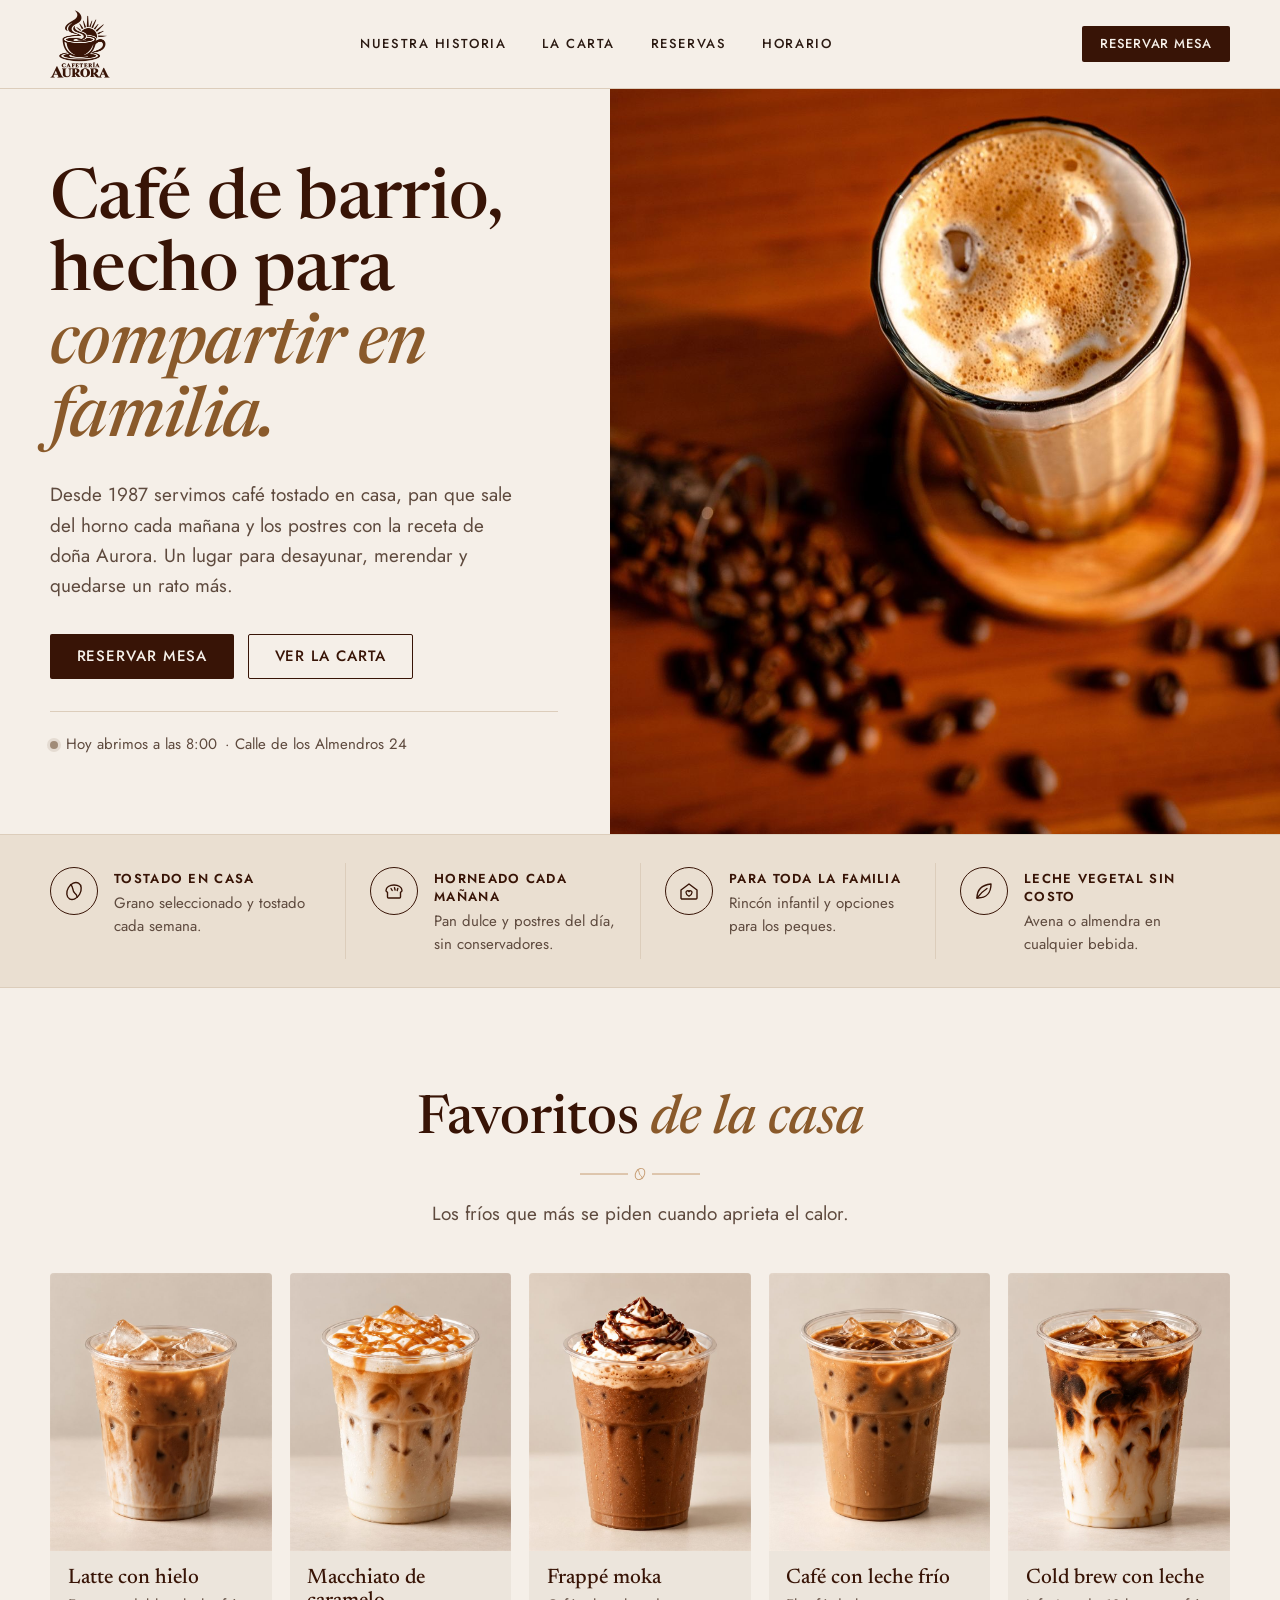
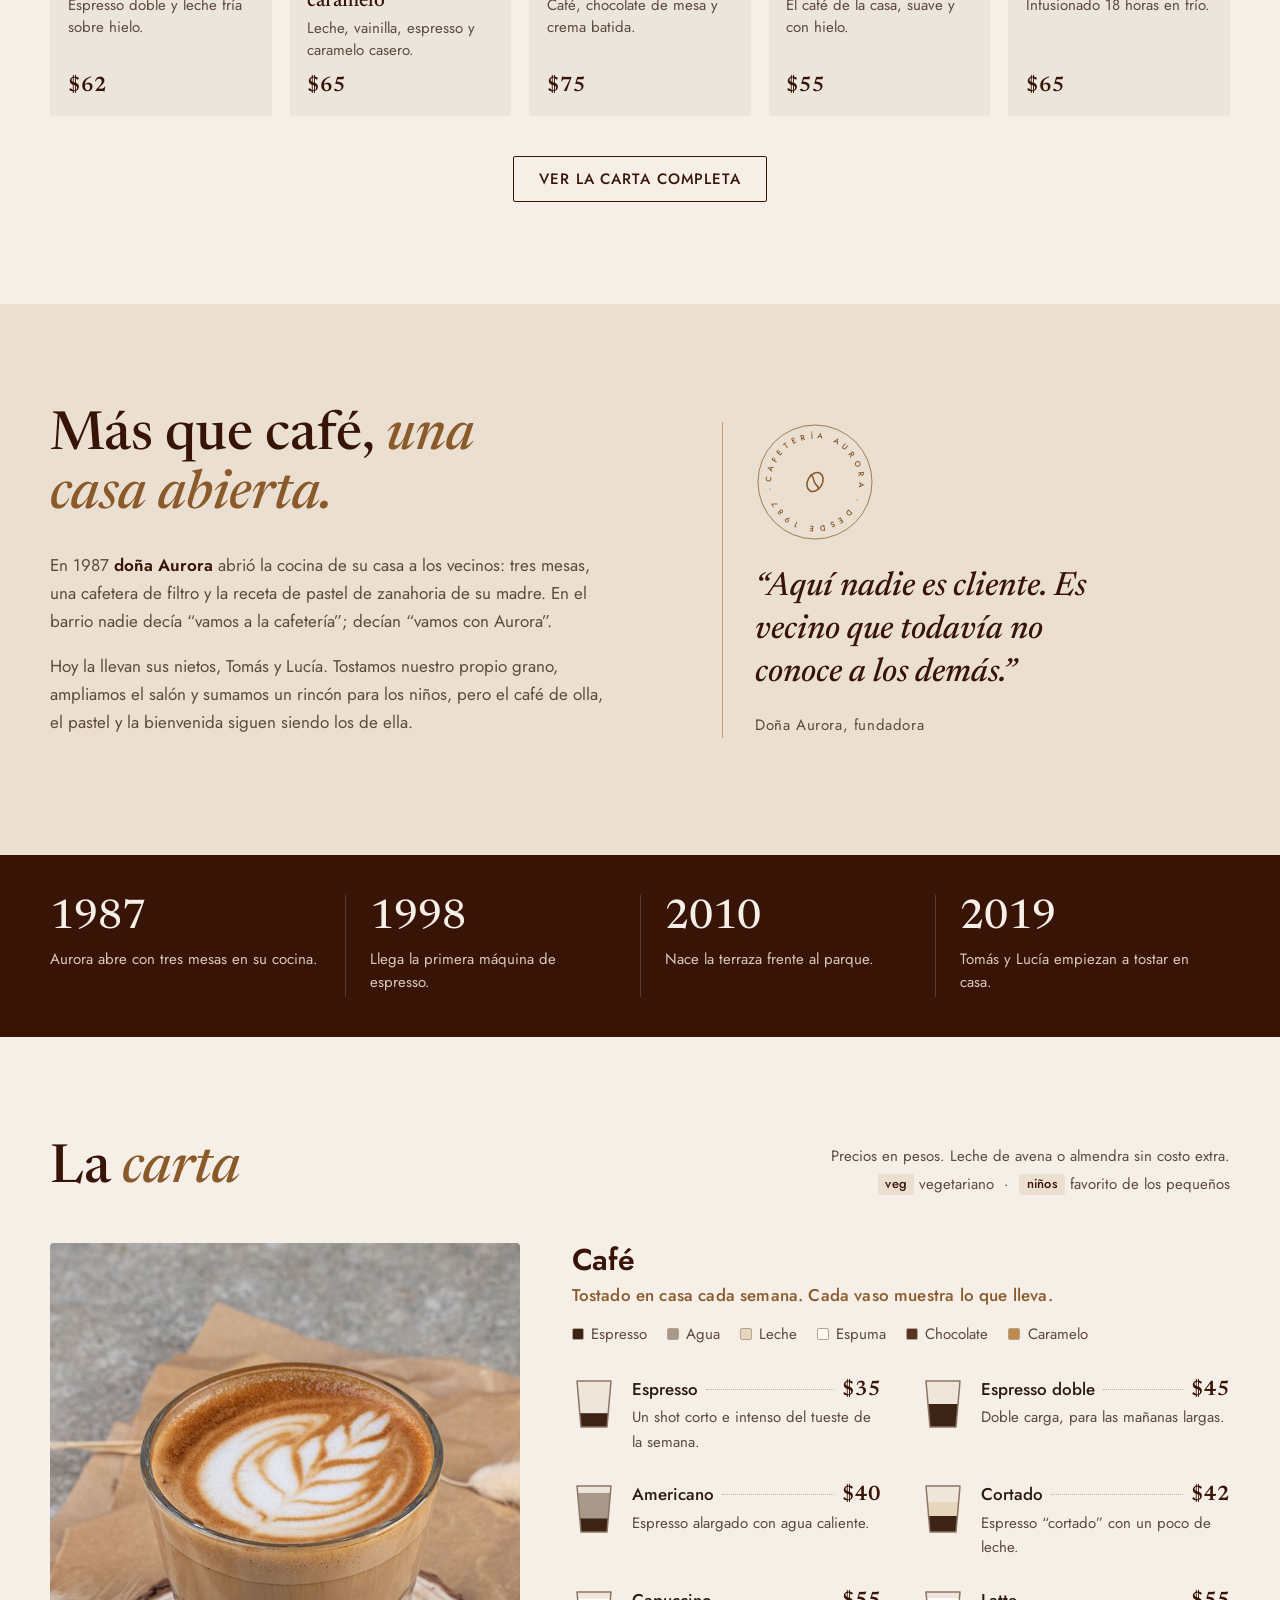
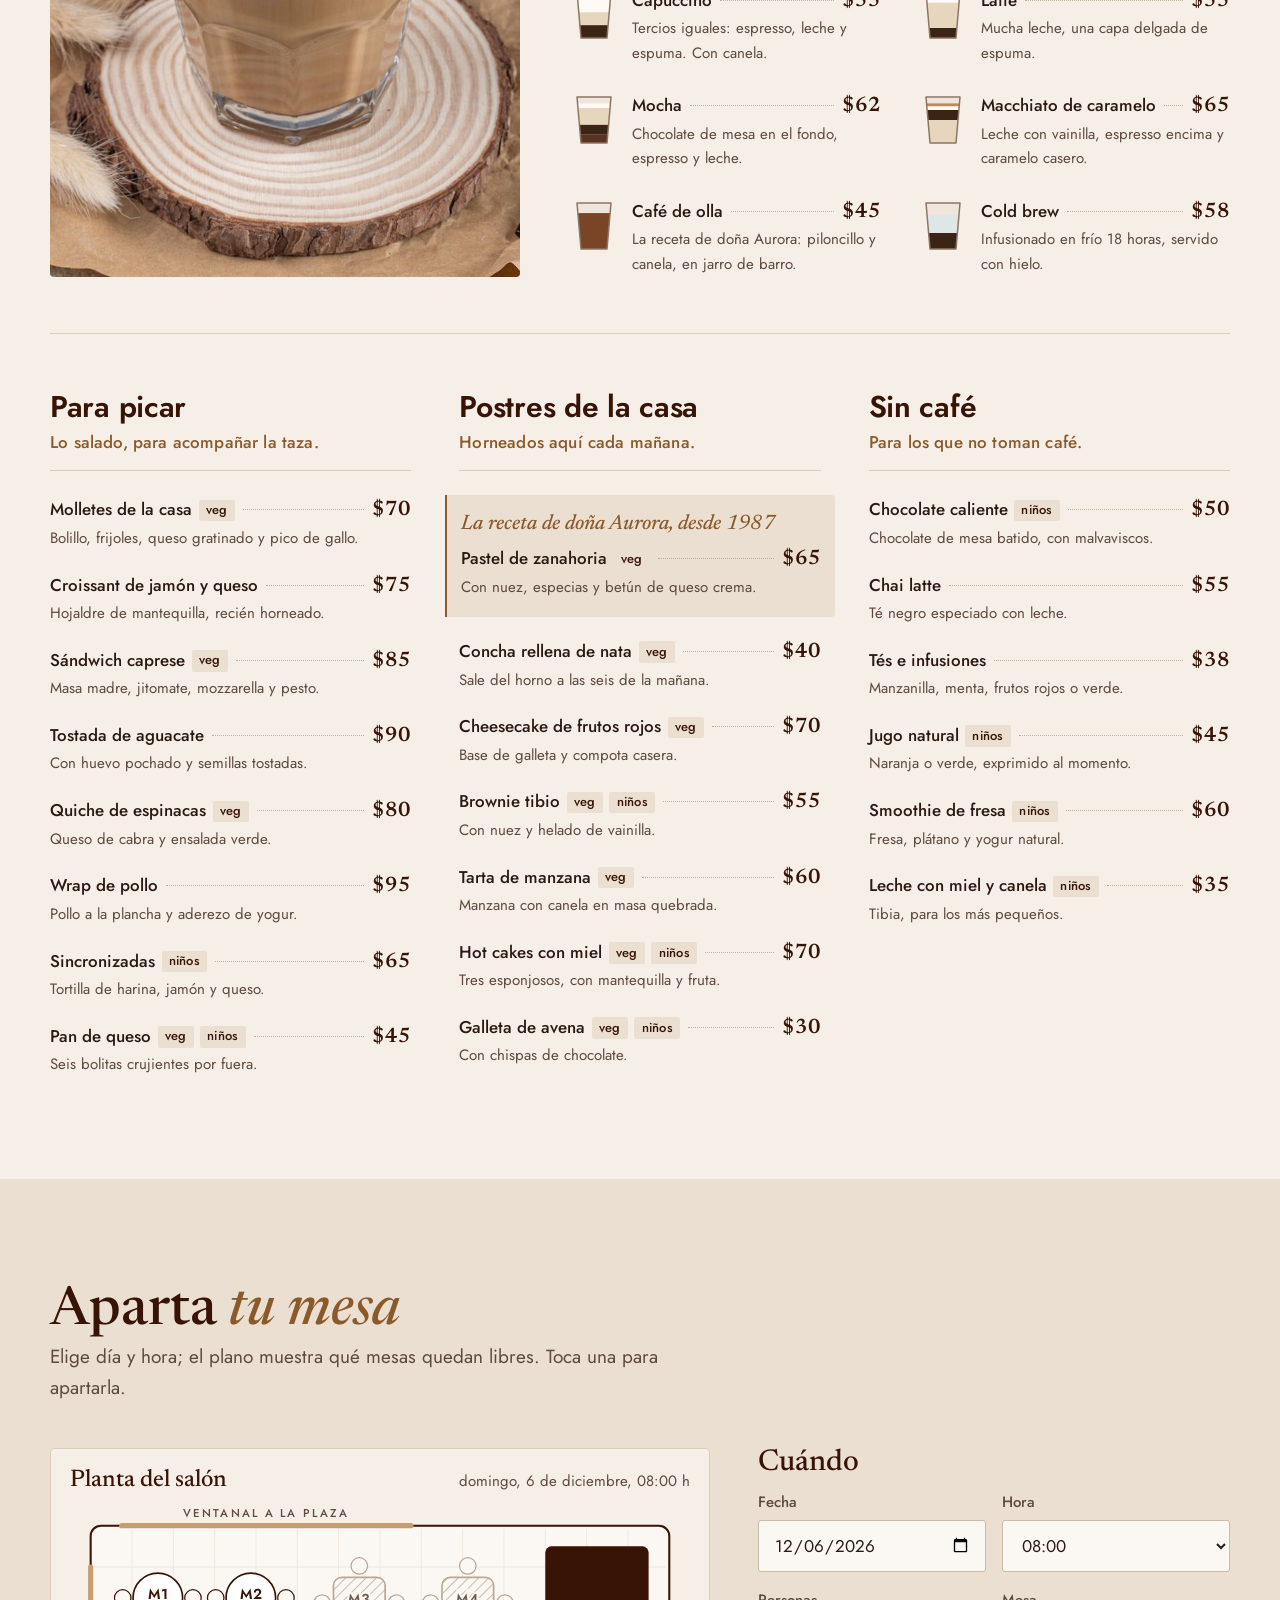
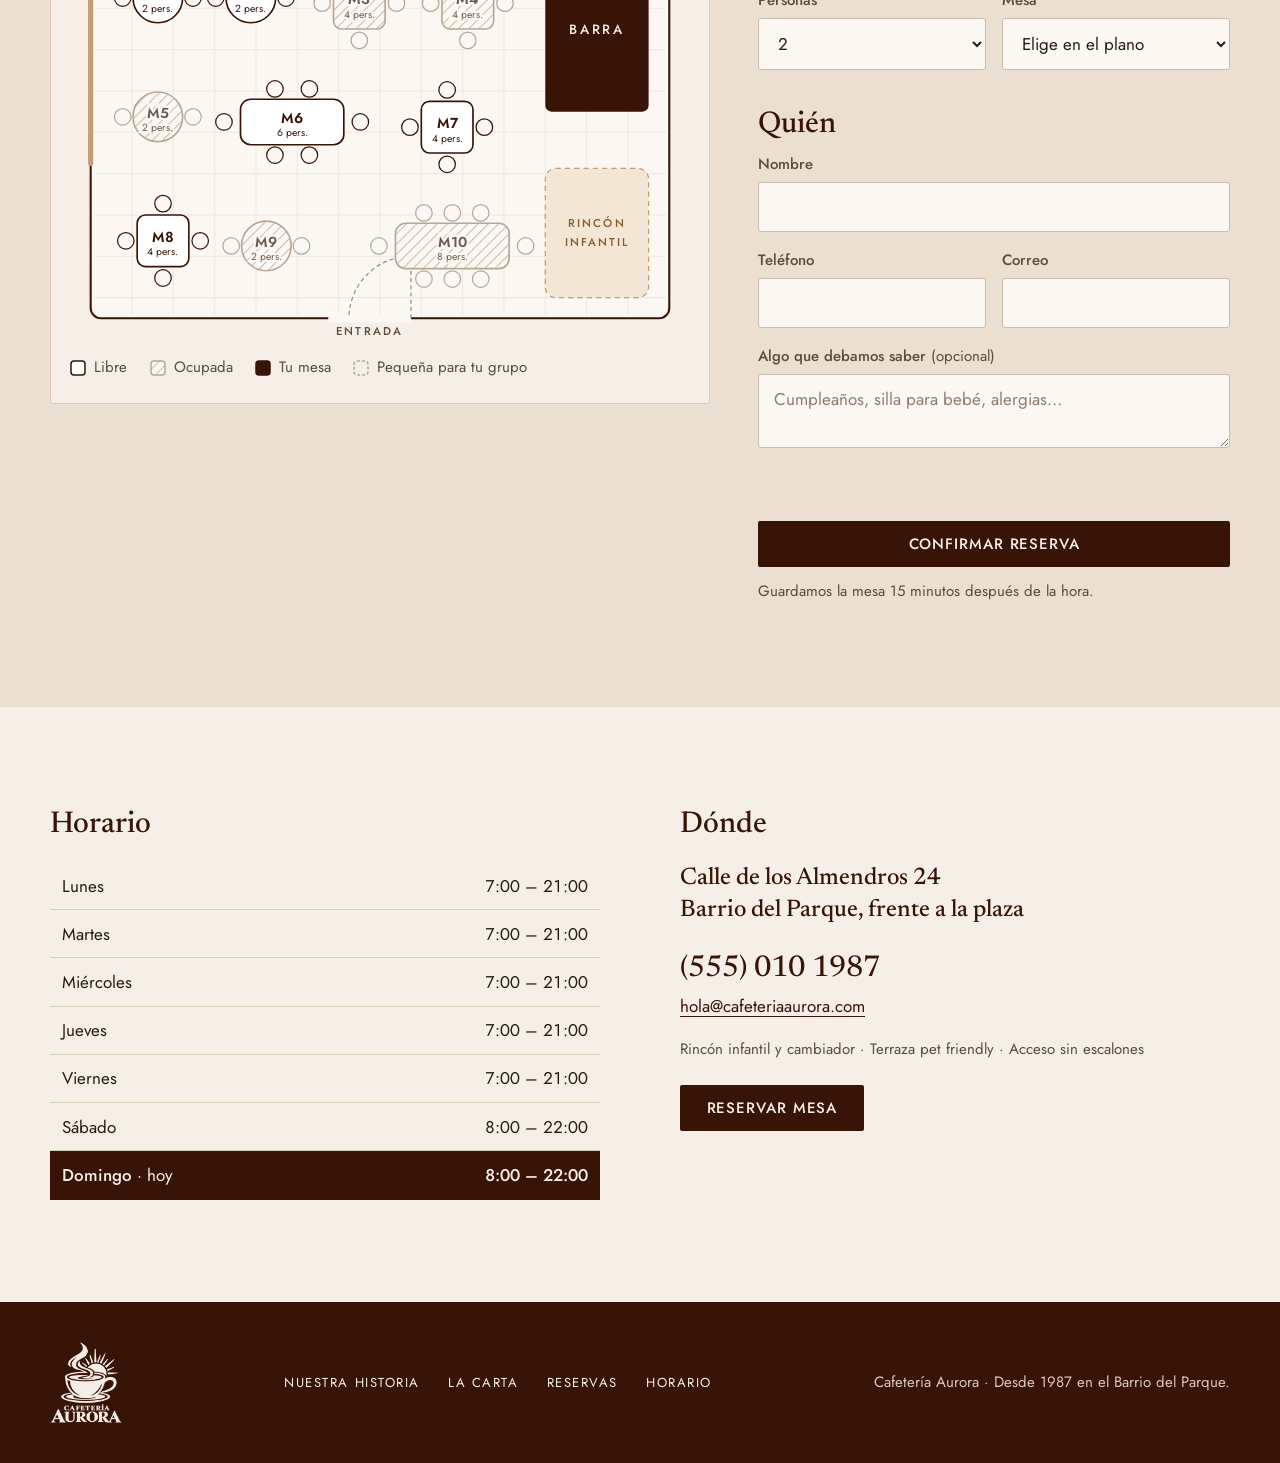
==== index.html @ 82b656b1 "Landing de Cafetería Aurora Página de una sola vista con portada, favoritos de la casa, historia, ca" ====
<!DOCTYPE html>
<html lang="es">
<head>
  <meta charset="UTF-8" />
  <meta name="viewport" content="width=device-width, initial-scale=1.0" />
  <title>Cafetería Aurora</title>
  <meta name="description" content="Cafetería Aurora, desde 1987 en el Barrio del Parque. Café tostado en casa, pan del día y postres de receta familiar. Consulta la carta y reserva tu mesa." />
  <meta name="theme-color" content="#F5EFE8" />
  <link rel="preconnect" href="https://fonts.googleapis.com" />
  <link rel="preconnect" href="https://fonts.gstatic.com" crossorigin />
  <link href="https://fonts.googleapis.com/css2?family=Newsreader:ital,opsz,wght@0,6..72,500;0,6..72,600;1,6..72,500&family=Jost:wght@400;500;600&display=swap" rel="stylesheet" />
  <link rel="stylesheet" href="styles.css?v=3" />
  <link rel="icon" type="image/png" href="assets/web/favicon.png" />
</head>
<body>

  <!-- Recursos gráficos reutilizables -->
  <svg class="sprite" aria-hidden="true" focusable="false">
    <defs>
      <symbol id="i-bean" viewBox="0 0 24 24"><ellipse cx="12" cy="12" rx="6.5" ry="9" transform="rotate(30 12 12)" fill="none" stroke="currentColor" stroke-width="1.4"/><path d="M8.6 5.6c3.4 2.4 1.2 6.6 4.2 8.6 1.6 1 2.2 2.6 2.4 4.2" fill="none" stroke="currentColor" stroke-width="1.4" stroke-linecap="round"/></symbol>
      <symbol id="i-bread" viewBox="0 0 24 24"><path d="M4 11.5c0-3.3 3.6-5.5 8-5.5s8 2.2 8 5.5c0 1-.7 1.6-1.5 1.8V18a1 1 0 0 1-1 1h-11a1 1 0 0 1-1-1v-4.7C4.7 13.1 4 12.5 4 11.5z" fill="none" stroke="currentColor" stroke-width="1.4" stroke-linejoin="round"/><path d="M9 9.5l1.2 2M12.5 8.8l.6 2.2M15.8 9.5l-.6 2" fill="none" stroke="currentColor" stroke-width="1.4" stroke-linecap="round"/></symbol>
      <symbol id="i-family" viewBox="0 0 24 24"><path d="M4 11l8-6 8 6v8a1 1 0 0 1-1 1H5a1 1 0 0 1-1-1z" fill="none" stroke="currentColor" stroke-width="1.4" stroke-linejoin="round"/><path d="M12 17.2s-3-1.8-3-3.8a1.6 1.6 0 0 1 3-.8 1.6 1.6 0 0 1 3 .8c0 2-3 3.8-3 3.8z" fill="none" stroke="currentColor" stroke-width="1.3" stroke-linejoin="round"/></symbol>
      <symbol id="i-leaf" viewBox="0 0 24 24"><path d="M5 19c0-8 5-13 14-14 0 9-5 14-13 14z" fill="none" stroke="currentColor" stroke-width="1.4" stroke-linejoin="round"/><path d="M5 19c3-4 6-7 10-9.5" fill="none" stroke="currentColor" stroke-width="1.4" stroke-linecap="round"/></symbol>
    </defs>
  </svg>

  <a class="skip" href="#main">Saltar al contenido</a>

  <header class="nav">
    <div class="wrap nav__inner">
      <a href="#main" class="nav__logo"><img src="assets/web/logo.png" alt="Cafetería Aurora" width="480" height="540" /></a>
      <nav class="nav__links" id="navLinks" aria-label="Principal">
        <a href="#historia">Nuestra historia</a>
        <a href="#carta">La carta</a>
        <a href="#reservas">Reservas</a>
        <a href="#visita">Horario</a>
      </nav>
      <a href="#reservas" class="btn btn--dark nav__cta">Reservar mesa</a>
      <button class="nav__toggle" aria-label="Abrir menú de navegación" aria-expanded="false" aria-controls="navLinks">
        <span></span><span></span>
      </button>
    </div>
  </header>

  <main id="main">

    <!-- ===== Portada ===== -->
    <section class="hero">
      <div class="hero__copy">
        <h1>Café de barrio, hecho para <em>compartir en familia.</em></h1>
        <p class="hero__lead">Desde 1987 servimos café tostado en casa, pan que sale del horno cada mañana y los postres con la receta de doña Aurora. Un lugar para desayunar, merendar y quedarse un rato más.</p>
        <div class="hero__actions">
          <a href="#reservas" class="btn btn--dark">Reservar mesa</a>
          <a href="#carta" class="btn btn--line">Ver la carta</a>
        </div>
        <p class="hero__status"><span class="dot" aria-hidden="true"></span><span id="todayHours">Hoy abrimos de 7:00 a 21:00</span> · Calle de los Almendros 24</p>
      </div>
      <figure class="hero__photo">
        <img src="assets/web/hero.jpg" alt="Latte frío en vaso de vidrio sobre una mesa de madera, junto a granos de café" width="2000" height="1333" fetchpriority="high" />
      </figure>
    </section>

    <!-- ===== Lo que nos define ===== -->
    <section class="perks" aria-label="Lo que nos define">
      <ul class="wrap perks__list">
        <li><svg aria-hidden="true"><use href="#i-bean"/></svg><div><h3>Tostado en casa</h3><p>Grano seleccionado y tostado cada semana.</p></div></li>
        <li><svg aria-hidden="true"><use href="#i-bread"/></svg><div><h3>Horneado cada mañana</h3><p>Pan dulce y postres del día, sin conservadores.</p></div></li>
        <li><svg aria-hidden="true"><use href="#i-family"/></svg><div><h3>Para toda la familia</h3><p>Rincón infantil y opciones para los peques.</p></div></li>
        <li><svg aria-hidden="true"><use href="#i-leaf"/></svg><div><h3>Leche vegetal sin costo</h3><p>Avena o almendra en cualquier bebida.</p></div></li>
      </ul>
    </section>

    <!-- ===== Favoritos ===== -->
    <section class="favorites" aria-labelledby="favTitle">
      <div class="wrap">
        <header class="section-head section-head--center">
          <h2 id="favTitle">Favoritos <em>de la casa</em></h2>
          <svg class="divider" viewBox="0 0 120 16" aria-hidden="true"><line x1="0" y1="8" x2="48" y2="8"/><line x1="72" y1="8" x2="120" y2="8"/><use href="#i-bean" x="52" y="-4" width="16" height="24"/></svg>
          <p>Los fríos que más se piden cuando aprieta el calor.</p>
        </header>
        <ul class="fav-list">
          <li class="fav">
            <img src="assets/web/favorito-1.jpg" alt="Latte con hielo en vaso transparente" width="700" height="875" loading="lazy" />
            <div class="fav__body"><h3>Latte con hielo</h3><p>Espresso doble y leche fría sobre hielo.</p><span class="fav__price">$62</span></div>
          </li>
          <li class="fav">
            <img src="assets/web/favorito-2.jpg" alt="Macchiato de caramelo frío con espuma y caramelo" width="700" height="875" loading="lazy" />
            <div class="fav__body"><h3>Macchiato de caramelo</h3><p>Leche, vainilla, espresso y caramelo casero.</p><span class="fav__price">$65</span></div>
          </li>
          <li class="fav">
            <img src="assets/web/favorito-3.jpg" alt="Frappé moka con crema batida y chocolate" width="700" height="875" loading="lazy" />
            <div class="fav__body"><h3>Frappé moka</h3><p>Café, chocolate de mesa y crema batida.</p><span class="fav__price">$75</span></div>
          </li>
          <li class="fav">
            <img src="assets/web/favorito-4.jpg" alt="Café con leche frío con hielo" width="700" height="875" loading="lazy" />
            <div class="fav__body"><h3>Café con leche frío</h3><p>El café de la casa, suave y con hielo.</p><span class="fav__price">$55</span></div>
          </li>
          <li class="fav">
            <img src="assets/web/favorito-5.jpg" alt="Cold brew con leche en vaso transparente" width="700" height="875" loading="lazy" />
            <div class="fav__body"><h3>Cold brew con leche</h3><p>Infusionado 18 horas en frío.</p><span class="fav__price">$65</span></div>
          </li>
        </ul>
        <p class="favorites__more"><a href="#carta" class="btn btn--line">Ver la carta completa</a></p>
      </div>
    </section>

    <!-- ===== Historia ===== -->
    <section class="story" id="historia">
      <div class="wrap story__grid">
        <div class="story__text">
          <h2>Más que café, <em>una casa abierta.</em></h2>
          <p>En 1987 <strong>doña Aurora</strong> abrió la cocina de su casa a los vecinos: tres mesas, una cafetera de filtro y la receta de pastel de zanahoria de su madre. En el barrio nadie decía “vamos a la cafetería”; decían “vamos con Aurora”.</p>
          <p>Hoy la llevan sus nietos, Tomás y Lucía. Tostamos nuestro propio grano, ampliamos el salón y sumamos un rincón para los niños, pero el café de olla, el pastel y la bienvenida siguen siendo los de ella.</p>
        </div>
        <figure class="story__quote">
          <!-- Sello propio: texto circular con el grano al centro -->
          <svg class="seal" viewBox="0 0 160 160" aria-hidden="true">
            <defs><path id="sealPath" d="M80 80m-58 0a58 58 0 1 1 116 0a58 58 0 1 1-116 0"/></defs>
            <circle cx="80" cy="80" r="76" fill="none" stroke="currentColor" stroke-width="1"/>
            <text><textPath href="#sealPath" textLength="358" lengthAdjust="spacing">CAFETERÍA AURORA · DESDE 1987 ·</textPath></text>
            <use href="#i-bean" x="62" y="56" width="36" height="48"/>
          </svg>
          <blockquote>“Aquí nadie es cliente. Es vecino que todavía no conoce a los demás.”</blockquote>
          <figcaption>Doña Aurora, fundadora</figcaption>
        </figure>
      </div>
    </section>

    <!-- ===== Fechas ===== -->
    <section class="years" aria-label="Nuestra historia en fechas">
      <dl class="wrap years__list">
        <div><dt>1987</dt><dd>Aurora abre con tres mesas en su cocina.</dd></div>
        <div><dt>1998</dt><dd>Llega la primera máquina de espresso.</dd></div>
        <div><dt>2010</dt><dd>Nace la terraza frente al parque.</dd></div>
        <div><dt>2019</dt><dd>Tomás y Lucía empiezan a tostar en casa.</dd></div>
      </dl>
    </section>

    <!-- ===== Carta ===== -->
    <section class="menu" id="carta">
      <div class="wrap">
        <header class="section-head menu__head">
          <h2>La <em>carta</em></h2>
          <p>Precios en pesos. Leche de avena o almendra sin costo extra.<br />
            <span class="tag">veg</span> vegetariano &nbsp;·&nbsp; <span class="tag">niños</span> favorito de los pequeños</p>
        </header>

        <div class="coffee">
          <figure class="coffee__photo">
            <img src="assets/web/latte-arte.jpg" alt="Latte con arte de hoja en vaso de vidrio sobre una rodaja de madera" width="1400" height="933" loading="lazy" />
          </figure>
          <div class="coffee__body">
            <div class="coffee__intro">
              <h3>Café</h3>
              <p>Tostado en casa cada semana. Cada vaso muestra lo que lleva.</p>
              <ul class="layers-key" aria-label="Leyenda de capas">
                <li><i style="--c:var(--l-espresso)"></i>Espresso</li>
                <li><i style="--c:var(--l-agua)"></i>Agua</li>
                <li><i style="--c:var(--l-leche)"></i>Leche</li>
                <li><i style="--c:var(--l-espuma)"></i>Espuma</li>
                <li><i style="--c:var(--l-choco)"></i>Chocolate</li>
                <li><i style="--c:var(--l-caramelo)"></i>Caramelo</li>
              </ul>
            </div>
            <ul class="coffee__list" id="coffeeList"></ul>
          </div>
        </div>

        <div class="columns">
          <div>
            <h3>Para picar</h3>
            <p class="columns__lead">Lo salado, para acompañar la taza.</p>
            <ul class="list" id="saladosList"></ul>
          </div>
          <div>
            <h3>Postres de la casa</h3>
            <p class="columns__lead">Horneados aquí cada mañana.</p>
            <ul class="list" id="postresList"></ul>
          </div>
          <div>
            <h3>Sin café</h3>
            <p class="columns__lead">Para los que no toman café.</p>
            <ul class="list" id="otrasList"></ul>
          </div>
        </div>
      </div>
    </section>

    <!-- ===== Reservas ===== -->
    <section class="reserve" id="reservas">
      <div class="wrap">
        <header class="section-head">
          <h2>Aparta <em>tu mesa</em></h2>
          <p>Elige día y hora; el plano muestra qué mesas quedan libres. Toca una para apartarla.</p>
        </header>

        <div class="reserve__grid">
          <div class="plan">
            <div class="plan__bar">
              <strong>Planta del salón</strong>
              <span id="floorWhen">Selecciona fecha y hora</span>
            </div>
            <svg class="plan__map" id="floorMap" viewBox="0 0 600 420" role="group" aria-label="Plano de la cafetería con mesas"></svg>
            <ul class="legend">
              <li><svg viewBox="0 0 16 16"><rect x="1" y="1" width="14" height="14" class="lg-free"/></svg>Libre</li>
              <li><svg viewBox="0 0 16 16"><rect x="1" y="1" width="14" height="14" class="lg-busy"/></svg>Ocupada</li>
              <li><svg viewBox="0 0 16 16"><rect x="1" y="1" width="14" height="14" class="lg-sel"/></svg>Tu mesa</li>
              <li><svg viewBox="0 0 16 16"><rect x="1" y="1" width="14" height="14" class="lg-small"/></svg>Pequeña para tu grupo</li>
            </ul>
          </div>

          <form class="form" id="reserveForm" novalidate>
            <fieldset>
              <legend>Cuándo</legend>
              <div class="form__row">
                <label>Fecha <input type="date" id="date" name="date" required /></label>
                <label>Hora <select id="time" name="time" required></select></label>
              </div>
              <div class="form__row">
                <label>Personas
                  <select id="guests" name="guests">
                    <option value="1">1</option>
                    <option value="2" selected>2</option>
                    <option value="3">3</option>
                    <option value="4">4</option>
                    <option value="5">5</option>
                    <option value="6">6</option>
                    <option value="7">7</option>
                    <option value="8">8</option>
                  </select>
                </label>
                <label>Mesa
                  <select id="table" name="table" required><option value="">Elige en el plano</option></select>
                </label>
              </div>
            </fieldset>
            <fieldset>
              <legend>Quién</legend>
              <label>Nombre <input type="text" id="name" name="name" autocomplete="name" required /></label>
              <div class="form__row">
                <label>Teléfono <input type="tel" id="phone" name="phone" autocomplete="tel" required /></label>
                <label>Correo <input type="email" id="email" name="email" autocomplete="email" required /></label>
              </div>
              <label>Algo que debamos saber <span class="opt">(opcional)</span>
                <textarea id="notes" name="notes" rows="2" placeholder="Cumpleaños, silla para bebé, alergias…"></textarea>
              </label>
            </fieldset>
            <p class="form__error" id="formError" role="alert"></p>
            <button type="submit" class="btn btn--dark btn--block">Confirmar reserva</button>
            <p class="form__hint">Guardamos la mesa 15 minutos después de la hora.</p>
          </form>
        </div>
      </div>
    </section>

    <!-- ===== Horario y ubicación ===== -->
    <section class="visit" id="visita">
      <div class="wrap visit__grid">
        <div>
          <h2>Horario</h2>
          <table class="hours" id="hoursTable">
            <tbody>
              <tr data-day="1"><th>Lunes</th><td>7:00 – 21:00</td></tr>
              <tr data-day="2"><th>Martes</th><td>7:00 – 21:00</td></tr>
              <tr data-day="3"><th>Miércoles</th><td>7:00 – 21:00</td></tr>
              <tr data-day="4"><th>Jueves</th><td>7:00 – 21:00</td></tr>
              <tr data-day="5"><th>Viernes</th><td>7:00 – 21:00</td></tr>
              <tr data-day="6"><th>Sábado</th><td>8:00 – 22:00</td></tr>
              <tr data-day="0"><th>Domingo</th><td>8:00 – 22:00</td></tr>
            </tbody>
          </table>
        </div>
        <div>
          <h2>Dónde</h2>
          <p class="visit__addr">Calle de los Almendros 24<br />Barrio del Parque, frente a la plaza</p>
          <p class="visit__phone"><a href="tel:+525550101987">(555) 010 1987</a></p>
          <p><a href="mailto:hola@cafeteriaaurora.com">hola@cafeteriaaurora.com</a></p>
          <p class="visit__extra">Rincón infantil y cambiador · Terraza pet friendly · Acceso sin escalones</p>
          <a href="#reservas" class="btn btn--dark">Reservar mesa</a>
        </div>
      </div>
    </section>
  </main>

  <footer class="footer">
    <div class="wrap footer__inner">
      <a href="#main" class="footer__logo" aria-label="Cafetería Aurora, volver al inicio"></a>
      <nav class="footer__links" aria-label="Pie de página">
        <a href="#historia">Nuestra historia</a>
        <a href="#carta">La carta</a>
        <a href="#reservas">Reservas</a>
        <a href="#visita">Horario</a>
      </nav>
      <p>Cafetería Aurora · Desde 1987 en el Barrio del Parque.</p>
    </div>
  </footer>

  <div class="modal" id="modal" hidden>
    <div class="modal__box" role="dialog" aria-modal="true" aria-labelledby="modalTitle">
      <img class="modal__logo" src="assets/web/logo.png" alt="" width="480" height="540" />
      <h3 id="modalTitle">Mesa apartada</h3>
      <div id="modalBody"></div>
      <button class="btn btn--dark" id="modalClose">Listo</button>
    </div>
  </div>

  <script src="script.js?v=2"></script>
</body>
</html>
---- styles.css ----
/* =========================================================
   Cafetería Aurora — dirección "editorial cálida"
   Hueso      #F5EFE8  fondo principal
   Arena      #EADFD1  bandas y superficies alternas
   Chocolate  #381406  color del logo: títulos, botones, bandas oscuras
   Caramelo   #8A5A2B  palabra en cursiva de cada título (solo texto grande)
   Miel       #C69C72  detalles decorativos, nunca texto

   Tipografía
   Serif  Newsreader  — títulos, con una palabra en cursiva; precios.
          Contraste moderado: los trazos finos siguen siendo visibles
          en la cursiva y a tamaños medianos (Bodoni se perdía).
   Sans   Jost        — texto e interfaz
   ========================================================= */
:root {
  --hueso: #f5efe8;
  --hueso-claro: #fbf8f4;
  --arena: #eadfd1;
  --arena-2: #dccdbb;
  --chocolate: #381406;
  --chocolate-2: #52240f;
  --tinta: #2b1a12;
  --texto-2: #5e4a3e;
  --caramelo: #8a5a2b;
  --miel: #c69c72;
  --raya: #dccdbb;
  --borde: #cbbba9;

  /* Capas de los vasos de la carta */
  --l-espresso: #3b2416;
  --l-agua: #a8998a;
  --l-leche: #e6d6bd;
  --l-espuma: #fffbf4;
  --l-choco: #5a3322;
  --l-caramelo: #c08a4c;
  --l-olla: #7a4526;
  --l-hielo: #dfe6e8;

  /* Escala tipográfica única (16px base) */
  --fs-xs: .8125rem;    /* 13px */
  --fs-sm: .9375rem;    /* 15px */
  --fs-base: 1.0625rem; /* 17px */
  --fs-lead: 1.1875rem; /* 19px */
  --fs-md: 1.3125rem;   /* 21px */
  --fs-ml: 1.5rem;      /* 24px */
  --fs-lg: 1.875rem;    /* 30px */
  --fs-xl: clamp(2.25rem, 4.2vw, 3.375rem);
  --fs-hero: clamp(2.75rem, 5.4vw, 4.75rem);

  --serif: "Newsreader", Georgia, "Times New Roman", serif;
  --sans: "Jost", system-ui, sans-serif;
  --radio: 4px;
}

*, *::before, *::after { box-sizing: border-box; }
html { scroll-behavior: smooth; scroll-padding-top: 96px; }
body {
  margin: 0;
  background: var(--hueso);
  color: var(--tinta);
  font: 400 var(--fs-base)/1.65 var(--sans);
  -webkit-font-smoothing: antialiased;
}
img { display: block; max-width: 100%; height: auto; }
h1, h2, h3 { font-family: var(--serif); font-weight: 500; line-height: 1.1; margin: 0; color: var(--chocolate); }
h2 { font-size: var(--fs-xl); }
h3 { font-size: var(--fs-lg); }
h1 em, h2 em { font-style: italic; color: var(--caramelo); }
p { margin: 0 0 1em; }
a { color: var(--chocolate); text-underline-offset: 4px; }
.wrap { width: min(1180px, 100% - 32px); margin-inline: auto; }
.sprite { position: absolute; width: 0; height: 0; overflow: hidden; }

:focus-visible { outline: 2px solid var(--caramelo); outline-offset: 3px; }

.skip {
  position: absolute; left: 16px; top: -60px; z-index: 200;
  background: var(--chocolate); color: var(--hueso); padding: .6em 1em; font-weight: 600;
}
.skip:focus { top: 12px; }

/* ---------- Botones ---------- */
.btn {
  display: inline-block;
  padding: .85em 1.7em;
  border: 1px solid transparent; border-radius: 2px;
  font: 500 var(--fs-sm)/1.2 var(--sans); letter-spacing: .06em; text-transform: uppercase;
  text-decoration: none; cursor: pointer;
  transition: background .15s, color .15s, border-color .15s;
}
.btn--dark { background: var(--chocolate); color: var(--hueso); }
.btn--dark:hover { background: var(--chocolate-2); }
.btn--line { border-color: var(--chocolate); color: var(--chocolate); background: transparent; }
.btn--line:hover { background: var(--chocolate); color: var(--hueso); }
.btn--block { width: 100%; }

/* ---------- Navegación ---------- */
.nav {
  position: sticky; top: 0; z-index: 50;
  background: rgba(245, 239, 232, .95);
  backdrop-filter: blur(6px);
  border-bottom: 1px solid var(--raya);
}
.nav__inner { display: flex; align-items: center; gap: 2rem; height: 88px; }
.nav__logo img { width: auto; height: 68px; }
.nav__links { flex: 1; display: flex; justify-content: center; gap: 2.25rem; }
.nav__links a {
  color: var(--tinta); text-decoration: none;
  font-size: var(--fs-xs); font-weight: 500; letter-spacing: .12em; text-transform: uppercase;
  padding: .4rem 0; border-bottom: 1px solid transparent;
}
.nav__links a:hover { border-bottom-color: var(--chocolate); }
.nav__cta { padding: .7em 1.3em; font-size: var(--fs-xs); }
.nav__toggle { display: none; background: none; border: 0; padding: 10px; cursor: pointer; }
.nav__toggle span { display: block; width: 26px; height: 2px; background: var(--chocolate); margin: 6px 0; }

/* ---------- Portada: texto a la izquierda, foto hasta el borde derecho ---------- */
.hero {
  display: grid; grid-template-columns: 1fr 1.1fr; align-items: stretch;
  min-height: min(680px, calc(100vh - 88px));
}
.hero__copy {
  align-self: center;
  padding: clamp(3rem, 6vw, 5rem) clamp(1.5rem, 4vw, 4rem) clamp(3rem, 6vw, 5rem) max(16px, calc((100vw - 1180px) / 2));
}
.hero h1 { font-size: var(--fs-hero); line-height: 1.05; letter-spacing: -.01em; max-width: 12ch; }
.hero__lead { max-width: 42ch; margin-top: 1.5rem; color: var(--texto-2); font-size: var(--fs-lead); line-height: 1.6; }
.hero__actions { display: flex; flex-wrap: wrap; gap: .9rem; margin-top: 2rem; }
.hero__status { display: flex; flex-wrap: wrap; align-items: center; gap: .35rem .5rem; margin: 2rem 0 0; padding-top: 1.25rem; border-top: 1px solid var(--raya); font-size: var(--fs-sm); color: var(--texto-2); }
.dot { width: 8px; height: 8px; border-radius: 50%; background: #5d8a4e; box-shadow: 0 0 0 3px rgba(93, 138, 78, .2); }
.dot.is-closed { background: #a08b78; box-shadow: 0 0 0 3px rgba(160, 139, 120, .2); }
.hero__photo { margin: 0; position: relative; overflow: hidden; }
.hero__photo img { position: absolute; inset: 0; width: 100%; height: 100%; object-fit: cover; object-position: 62% 40%; }

/* ---------- Lo que nos define ---------- */
.perks { background: var(--arena); border-block: 1px solid var(--raya); }
.perks__list { list-style: none; margin-block: 0; padding: 1.75rem 0; display: grid; grid-template-columns: repeat(4, 1fr); }
.perks li { display: flex; align-items: flex-start; gap: 1rem; padding: .25rem 1.5rem; border-left: 1px solid var(--arena-2); }
.perks li:first-child { border-left: 0; padding-left: 0; }
.perks svg { flex: none; width: 48px; height: 48px; padding: 11px; border: 1px solid var(--chocolate); border-radius: 50%; color: var(--chocolate); }
.perks h3 { font: 600 var(--fs-xs)/1.4 var(--sans); letter-spacing: .1em; text-transform: uppercase; color: var(--chocolate); margin: .2rem 0 .25rem; }
.perks p { margin: 0; font-size: var(--fs-sm); color: var(--texto-2); line-height: 1.5; }

/* ---------- Encabezados de sección ---------- */
.section-head { max-width: 640px; margin-bottom: 2.75rem; }
.section-head p { margin: 0; color: var(--texto-2); font-size: var(--fs-lead); }
.section-head--center { margin-inline: auto; text-align: center; }
.divider { display: block; width: 120px; height: 16px; margin: 1rem auto; color: var(--miel); }
.divider line { stroke: var(--miel); stroke-width: 1; }

/* ---------- Favoritos ---------- */
.favorites { padding: clamp(4.5rem, 8vw, 6.5rem) 0; }
.fav-list { list-style: none; margin: 0; padding: 0; display: grid; grid-template-columns: repeat(5, 1fr); gap: 1.1rem; }
/* El fondo de la tarjeta continúa el fondo de la foto: se leen como una serie */
.fav { display: flex; flex-direction: column; background: #ece5dc; border-radius: var(--radio); overflow: hidden; }
.fav img { width: 100%; aspect-ratio: 4 / 5; object-fit: cover; }
.fav__body { display: flex; flex-direction: column; flex: 1; padding: 1rem 1.1rem 1.2rem; }
.fav h3 { font-size: var(--fs-md); margin-bottom: .35rem; }
.fav p { margin: 0 0 .9rem; font-size: var(--fs-sm); line-height: 1.45; color: var(--texto-2); }
.fav__price { margin-top: auto; font: 600 var(--fs-md) var(--serif); color: var(--chocolate); }
.favorites__more { margin: 2.5rem 0 0; text-align: center; }

/* ---------- Historia ---------- */
.story { background: var(--arena); padding: clamp(4.5rem, 8vw, 6.5rem) 0; }
.story__grid { display: grid; grid-template-columns: 1.15fr 1fr; gap: 3rem 5.5rem; align-items: center; }
.story__text h2 { margin-bottom: 1.6rem; max-width: 14ch; }
.story__text p { color: var(--texto-2); max-width: 56ch; }
.story__text strong { color: var(--chocolate); font-weight: 600; }
.story__quote { margin: 0; padding-left: 2rem; border-left: 1px solid var(--miel); }
.story__quote blockquote { margin: 0; font: italic 500 clamp(1.625rem, 2.6vw, 2.25rem)/1.3 var(--serif); color: var(--chocolate); max-width: 20ch; }
.story__quote figcaption { margin-top: 1.1rem; font-size: var(--fs-sm); letter-spacing: .04em; color: var(--texto-2); }
.seal { display: block; width: 120px; height: 120px; margin-bottom: 1.5rem; color: var(--caramelo); }
.seal text { font: 500 10.5px var(--sans); letter-spacing: .26em; fill: currentColor; }

/* ---------- Fechas (banda chocolate) ---------- */
.years { background: var(--chocolate); color: var(--hueso); }
.years__list { margin-block: 0; padding: 2.5rem 0; display: grid; grid-template-columns: repeat(4, 1fr); }
.years__list div { padding: .25rem 1.5rem; border-left: 1px solid rgba(245, 239, 232, .18); }
.years__list div:first-child { border-left: 0; padding-left: 0; }
.years dt { font: 500 clamp(2rem, 3.2vw, 2.625rem)/1 var(--serif); color: var(--hueso); }
.years dd { margin: .5rem 0 0; font-size: var(--fs-sm); color: #d9c8b6; line-height: 1.5; }

/* ---------- Carta ---------- */
.menu { padding: clamp(4.5rem, 8vw, 6.5rem) 0; }
.menu__head { display: flex; flex-wrap: wrap; justify-content: space-between; align-items: end; gap: 1rem 2rem; max-width: none; }
.menu__head p { font-size: var(--fs-sm); text-align: right; line-height: 1.9; }

.tag {
  display: inline-block; margin-left: .5em; padding: .1em .55em;
  border-radius: 2px; background: var(--arena); color: var(--chocolate);
  font: 500 var(--fs-xs)/1.45 var(--sans); letter-spacing: .02em; vertical-align: .1em;
}
.menu__head .tag { margin-left: 0; }

.coffee { display: grid; grid-template-columns: 5fr 7fr; gap: clamp(2rem, 4vw, 3.5rem); padding-bottom: 3.5rem; margin-bottom: 3.5rem; border-bottom: 1px solid var(--raya); }
.coffee__photo { margin: 0; border-radius: var(--radio); overflow: hidden; min-height: 320px; }
.coffee__photo img { width: 100%; height: 100%; object-fit: cover; object-position: 45% 50%; }
.coffee__intro { margin-bottom: 1.75rem; }
/* Categorías de la carta en sans (Jost), con más peso para que resalten como encabezados de lista */
.coffee__intro h3, .columns h3 {
  margin-bottom: .35rem;
  font: 600 var(--fs-lg)/1.15 var(--sans); letter-spacing: -.01em; color: var(--chocolate);
}
.coffee__intro p, .columns__lead {
  margin: 0 0 .9rem;
  font: 500 var(--fs-base)/1.45 var(--sans); letter-spacing: .01em; color: var(--caramelo);
}
.columns__lead { margin-bottom: 1.5rem; padding-bottom: 1rem; border-bottom: 1px solid var(--raya); }
.layers-key { list-style: none; padding: 0; margin: 0; display: flex; flex-wrap: wrap; gap: .4rem 1.25rem; font-size: var(--fs-sm); color: var(--texto-2); }
.layers-key i { display: inline-block; width: 12px; height: 12px; margin-right: .45rem; background: var(--c); border: 1px solid #b5a390; border-radius: 2px; vertical-align: -1px; }

.coffee__list { list-style: none; margin: 0; padding: 0; display: grid; grid-template-columns: 1fr 1fr; gap: 1.6rem 2.5rem; }
.drink { display: grid; grid-template-columns: 44px 1fr; gap: 1rem; align-items: start; }
.drink svg { width: 44px; height: 56px; }
.cup-outline { fill: none; stroke: #8e7563; stroke-width: 1.5; stroke-linejoin: round; }
.cup-glass { fill: #efe6db; }

.item__line { display: flex; align-items: baseline; gap: .5rem; }
.item__name { font-weight: 500; color: var(--tinta); }
.item__dots { flex: 1; border-bottom: 1px dotted #bfae9b; transform: translateY(-5px); min-width: 1rem; }
.item__price { font: 600 var(--fs-md) var(--serif); color: var(--chocolate); }
.item__desc { margin: .15rem 0 0; color: var(--texto-2); font-size: var(--fs-sm); }

.columns { display: grid; grid-template-columns: repeat(3, 1fr); gap: 3rem; }
.list { list-style: none; margin: 0; padding: 0; display: grid; gap: 1.25rem; }
.signature { padding: 1rem .9rem 1.1rem; margin: 0 -.9rem; background: var(--arena); border-left: 2px solid var(--caramelo); border-radius: 0 var(--radio) var(--radio) 0; }
.signature__note { margin: 0 0 .35rem; font: italic 500 var(--fs-md)/1.3 var(--serif); color: var(--caramelo); }

/* ---------- Reservas ---------- */
.reserve { background: var(--arena); padding: clamp(4.5rem, 8vw, 6.5rem) 0; }
.reserve__grid { display: grid; grid-template-columns: 1.4fr 1fr; gap: 3rem; align-items: start; }

.plan { position: sticky; top: 108px; background: var(--hueso); border: 1px solid var(--raya); border-radius: var(--radio); padding: 1.2rem 1.2rem 1.4rem; }
.plan__bar { display: flex; flex-wrap: wrap; justify-content: space-between; align-items: baseline; gap: .25rem 1rem; }
.plan__bar strong { font: 500 var(--fs-ml) var(--serif); color: var(--chocolate); }
.plan__bar span { color: var(--texto-2); font-size: var(--fs-sm); }
.plan__map { display: block; width: 100%; height: auto; margin: .75rem 0 1rem; }

.legend { list-style: none; margin: 0; padding: 0; display: flex; flex-wrap: wrap; gap: .4rem 1.4rem; font-size: var(--fs-sm); color: var(--texto-2); }
.legend li { display: flex; align-items: center; gap: .5rem; }
.legend svg { width: 16px; height: 16px; }
.legend rect { rx: 3px; }
.lg-free  { fill: #fff; stroke: var(--chocolate); stroke-width: 1.5; }
.lg-busy  { fill: url(#hatch); stroke: #b9a796; stroke-width: 1.5; }
.lg-sel   { fill: var(--chocolate); stroke: var(--chocolate); stroke-width: 1.5; }
.lg-small { fill: none; stroke: #b9a796; stroke-width: 1.5; stroke-dasharray: 3 2; }

/* Plano */
.map-wall { fill: var(--hueso-claro); stroke: var(--chocolate); stroke-width: 2; }
.map-grid { stroke: #f0e8de; stroke-width: 1; }
.map-window { stroke: var(--miel); stroke-width: 5; stroke-linecap: round; }
.map-door { fill: var(--hueso-claro); }
.map-swing { fill: none; stroke: #a08b78; stroke-width: 1.2; stroke-dasharray: 4 3; }
.map-counter { fill: var(--chocolate); }
.map-counter-text { font: 500 13px var(--sans); fill: var(--hueso); letter-spacing: .2em; }
.map-label { font: 500 11px var(--sans); fill: var(--texto-2); letter-spacing: .2em; }
.map-play { fill: #f3e6d4; stroke: var(--miel); stroke-width: 1.2; stroke-dasharray: 5 4; }
.map-play-text { font: 500 11px var(--sans); fill: var(--caramelo); letter-spacing: .18em; }

.table { cursor: pointer; outline: none; }
.table .chair { fill: var(--hueso-claro); stroke: #b9a796; stroke-width: 1.2; }
.table .top { stroke-width: 1.6; transition: fill .15s; }
.table text { font: 600 14px var(--sans); pointer-events: none; }
.table .cap { font-size: 10px; font-weight: 400; }
.table.is-free .top { fill: #fff; stroke: var(--chocolate); }
.table.is-free .chair { stroke: var(--chocolate); }
.table.is-free text { fill: var(--chocolate); }
.table.is-free:hover .top { fill: #f1e6d8; }
.table:focus-visible .top { stroke: var(--caramelo); stroke-width: 4; }
.table.is-busy { cursor: not-allowed; }
.table.is-busy .top { fill: url(#hatch); stroke: #b9a796; }
.table.is-busy text { fill: #6f5c4e; paint-order: stroke; stroke: var(--hueso-claro); stroke-width: 4px; }
.table.is-small { cursor: not-allowed; }
.table.is-small .top { fill: var(--hueso-claro); stroke: #b9a796; stroke-dasharray: 5 4; }
.table.is-small .chair { stroke-dasharray: 3 2; }
.table.is-small text { fill: #8a7767; }
.table.is-selected .top { fill: var(--chocolate); stroke: var(--chocolate); }
.table.is-selected text { fill: var(--hueso); }

/* Formulario */
.form fieldset { border: 0; padding: 0; margin: 0 0 1.5rem; }
.form legend { font: 500 var(--fs-lg) var(--serif); color: var(--chocolate); margin-bottom: .75rem; padding: 0; }
.form label { display: block; font-weight: 500; font-size: var(--fs-sm); margin-bottom: 1rem; color: var(--texto-2); }
.form__row { display: grid; grid-template-columns: 1fr 1fr; gap: 1rem; }
.opt { font-weight: 400; }
.form input, .form select, .form textarea {
  display: block; width: 100%; margin-top: .35rem;
  padding: .7em .85em;
  border: 1px solid var(--borde); border-radius: 3px;
  background: var(--hueso-claro); color: var(--tinta);
  font: var(--fs-base) var(--sans);
}
.form select { cursor: pointer; }
.form input:hover, .form select:hover, .form textarea:hover { border-color: #a8927d; }
.form input:focus, .form select:focus, .form textarea:focus { outline: none; border-color: var(--chocolate); box-shadow: 0 0 0 1px var(--chocolate); }
.form .is-invalid { border-color: #b3261e; }
.form textarea { resize: vertical; }
.form ::placeholder { color: #8f7c6d; }
.form__error { color: #b3261e; font-weight: 500; min-height: 1.4em; margin: 0 0 .75rem; font-size: var(--fs-sm); }
.form__hint { margin: .8rem 0 0; font-size: var(--fs-sm); color: var(--texto-2); }

/* ---------- Horario y ubicación ---------- */
.visit { padding: clamp(4.5rem, 8vw, 6.5rem) 0; }
.visit__grid { display: grid; grid-template-columns: 1fr 1fr; gap: 3rem 5rem; }
.visit h2 { font-size: var(--fs-lg); margin-bottom: 1.25rem; }
.hours { width: 100%; border-collapse: collapse; }
.hours th, .hours td { padding: .6rem .75rem; border-bottom: 1px solid var(--raya); text-align: left; font-weight: 400; }
.hours td { text-align: right; font-variant-numeric: tabular-nums; }
.hours tr.is-today { background: var(--chocolate); }
.hours tr.is-today th, .hours tr.is-today td { color: var(--hueso); font-weight: 500; border-bottom-color: var(--chocolate); }
.hours tr.is-today th::after { content: " · hoy"; font-weight: 400; }
.visit__addr { font: 500 var(--fs-ml)/1.35 var(--serif); color: var(--chocolate); }
.visit__phone { font: 500 var(--fs-lg)/1.2 var(--serif); margin-bottom: .35rem; }
.visit__phone a { text-decoration: none; }
.visit__phone a:hover { color: var(--caramelo); }
.visit__extra { color: var(--texto-2); font-size: var(--fs-sm); }
.visit__extra + .btn { margin-top: .5rem; }

/* ---------- Pie ---------- */
.footer { background: var(--chocolate); color: #d9c8b6; padding: 2.5rem 0; }
.footer__inner { display: flex; flex-wrap: wrap; align-items: center; justify-content: space-between; gap: 1.5rem 2rem; }
.footer__logo { display: block; width: 72px; height: 81px; background: url(assets/web/logo-claro.png) center / contain no-repeat; }
.footer__links { display: flex; flex-wrap: wrap; gap: .5rem 1.75rem; }
.footer__links a { color: var(--hueso); text-decoration: none; font-size: var(--fs-xs); letter-spacing: .12em; text-transform: uppercase; }
.footer__links a:hover { text-decoration: underline; }
.footer p { margin: 0; font-size: var(--fs-sm); }
.footer :focus-visible { outline-color: var(--miel); }

/* ---------- Confirmación ---------- */
.modal { position: fixed; inset: 0; z-index: 100; display: grid; place-items: center; padding: 16px; background: rgba(43, 26, 18, .5); }
.modal[hidden] { display: none; }
.modal__box { background: var(--hueso); width: 100%; max-width: 400px; padding: 2rem; border-radius: var(--radio); border-top: 3px solid var(--chocolate); }
.modal__logo { width: 64px; height: auto; margin-bottom: .75rem; }
.modal__box h3 { margin: 0 0 .75rem; }
.modal__box dl { display: grid; grid-template-columns: auto 1fr; gap: .35rem 1.25rem; margin: 1.25rem 0 1.5rem; }
.modal__box dt { color: var(--texto-2); }
.modal__box dd { margin: 0; font-weight: 500; }
.code { font: 600 var(--fs-ml) var(--serif); color: var(--chocolate); letter-spacing: .08em; margin: 0; }

/* ---------- Responsive ---------- */
@media (max-width: 1100px) {
  .fav-list { grid-template-columns: repeat(3, 1fr); }
  .fav:nth-child(n+4) { display: none; }
}
@media (max-width: 960px) {
  .nav__links { gap: 1.5rem; }
  .hero { grid-template-columns: 1fr; min-height: 0; }
  .hero__copy { padding: 2.5rem 16px 3rem; }
  .hero__photo { order: -1; height: clamp(260px, 52vw, 440px); }
  .perks__list { grid-template-columns: 1fr 1fr; gap: 1.25rem 0; }
  .perks li:nth-child(3) { border-left: 0; padding-left: 0; }
  .story__grid { grid-template-columns: 1fr; }
  .coffee { grid-template-columns: 1fr; }
  .coffee__photo { height: 300px; min-height: 0; }
  .reserve__grid { grid-template-columns: 1fr; }
  .plan { position: static; }
  .columns { grid-template-columns: 1fr 1fr; }
  .years__list { grid-template-columns: 1fr 1fr; gap: 1.75rem 0; }
  .years__list div:nth-child(3) { border-left: 0; padding-left: 0; }
}
@media (max-width: 760px) {
  :root { --fs-lg: 1.625rem; }
  .nav__inner { height: 72px; gap: 1rem; }
  .nav__logo img { height: 54px; }
  .nav__toggle { display: block; order: 3; }
  .nav__cta { margin-left: auto; }
  .nav__links {
    position: absolute; top: 72px; left: 0; right: 0;
    display: none; flex-direction: column; align-items: flex-start; gap: .6rem;
    padding: 1rem 16px 1.5rem; background: var(--hueso); border-bottom: 1px solid var(--raya);
  }
  .nav__links.is-open { display: flex; }
  .nav__links a { font-size: var(--fs-sm); }
  /* Favoritos: fila deslizable en lugar de encoger las tarjetas */
  .fav-list { display: flex; overflow-x: auto; scroll-snap-type: x mandatory; gap: .9rem; margin-inline: -16px; padding: 0 16px 1rem; }
  .fav, .fav:nth-child(n+4) { display: flex; flex: 0 0 72%; scroll-snap-align: start; }
  .perks__list { grid-template-columns: 1fr; }
  .perks li, .perks li:nth-child(3) { border-left: 0; padding: 0; }
  .story__quote { padding-left: 1.25rem; }
  .seal { width: 100px; height: 100px; }
  .coffee__list, .columns, .visit__grid { grid-template-columns: 1fr; }
  .menu__head p { text-align: left; }
  .form__row { grid-template-columns: 1fr; gap: 0; }
}
@media (max-width: 420px) {
  .nav__cta { display: none; }
  .nav__toggle { margin-left: auto; }
}

@media (prefers-reduced-motion: reduce) {
  *, *::before, *::after { animation: none !important; transition: none !important; }
  html { scroll-behavior: auto; }
}
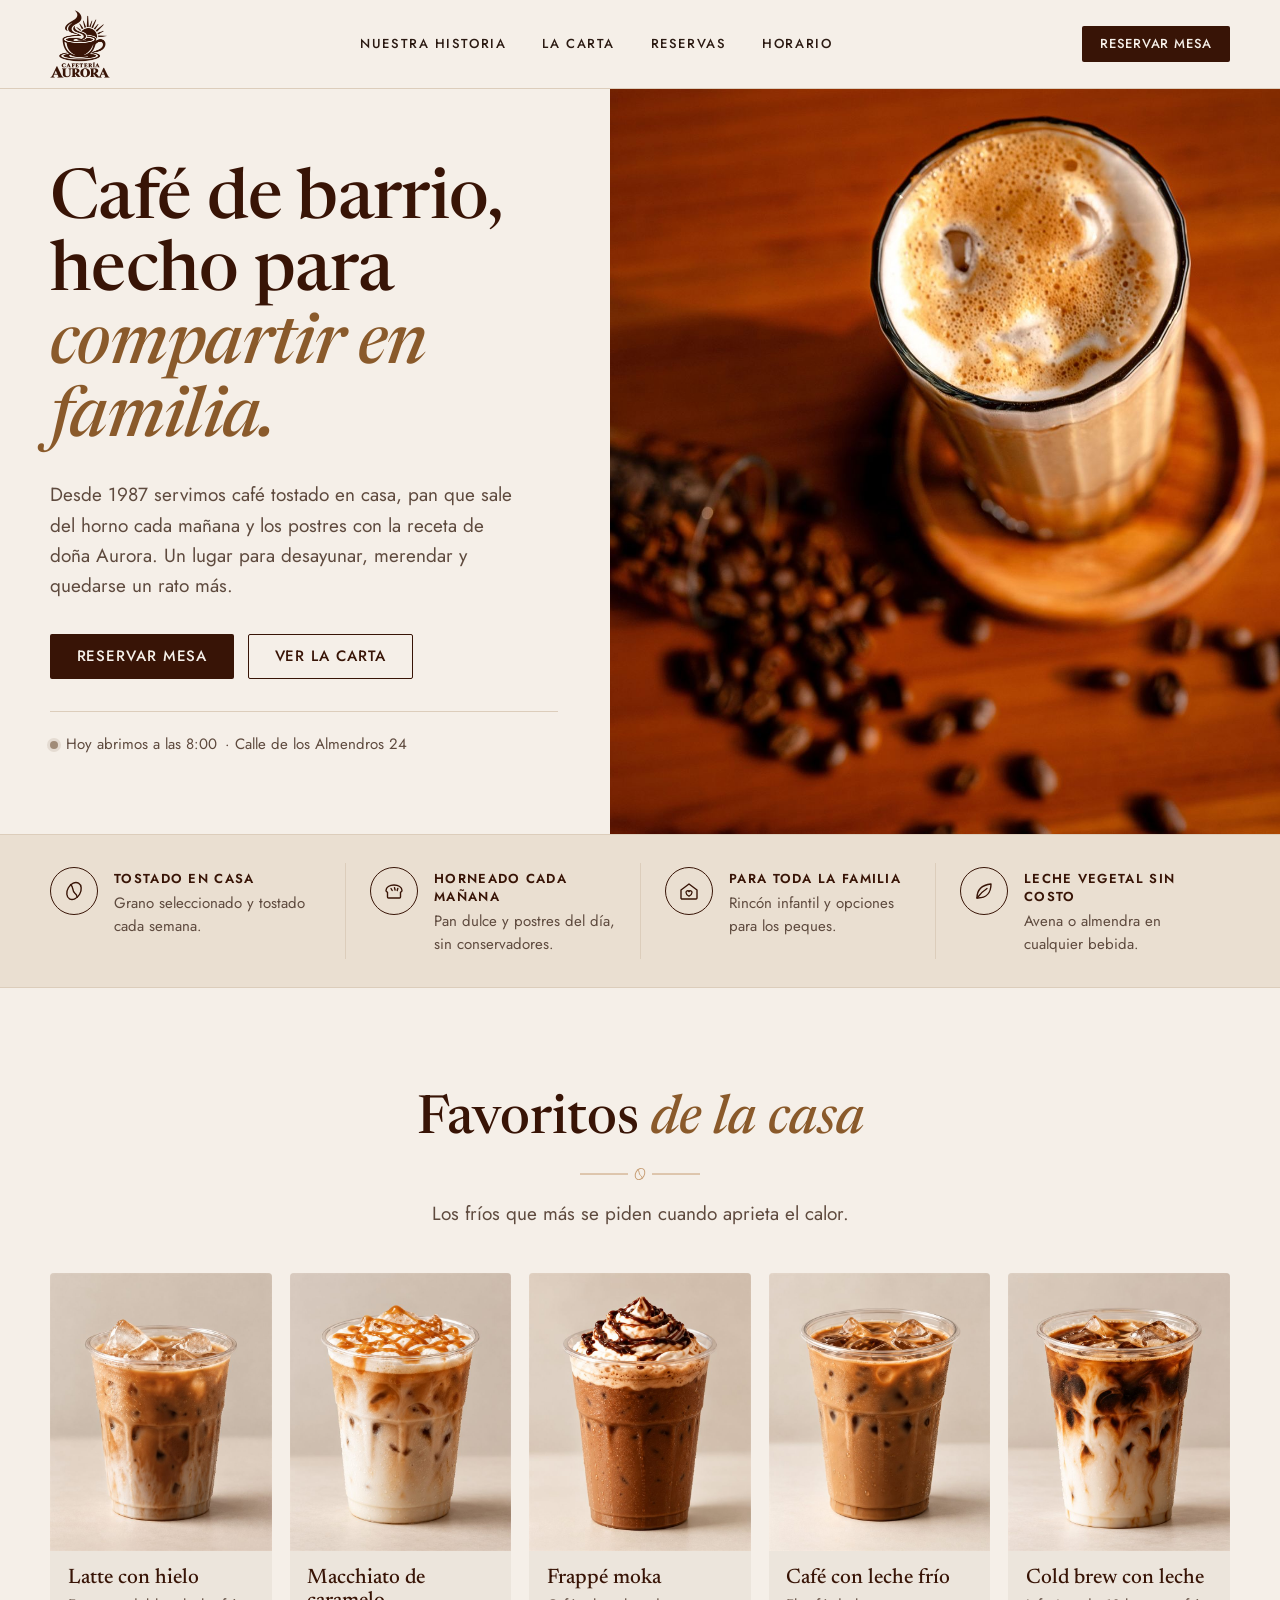
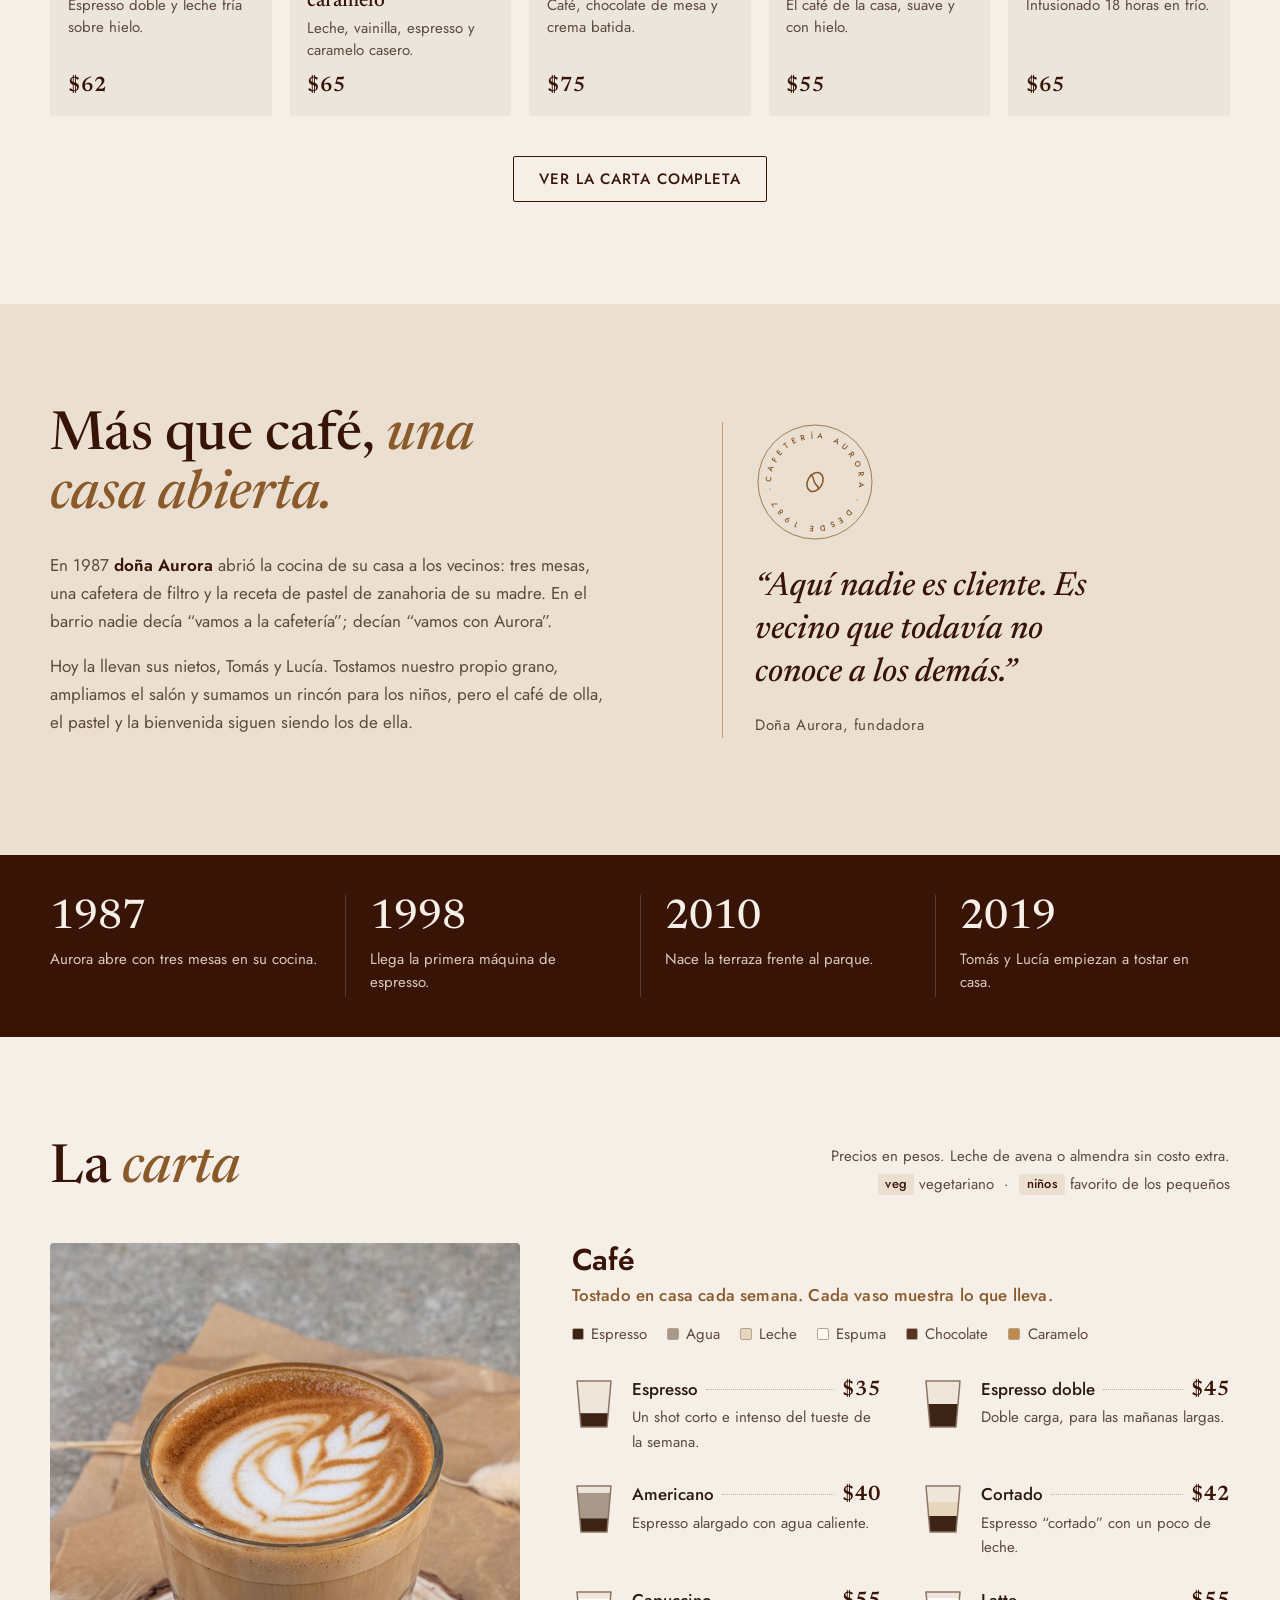
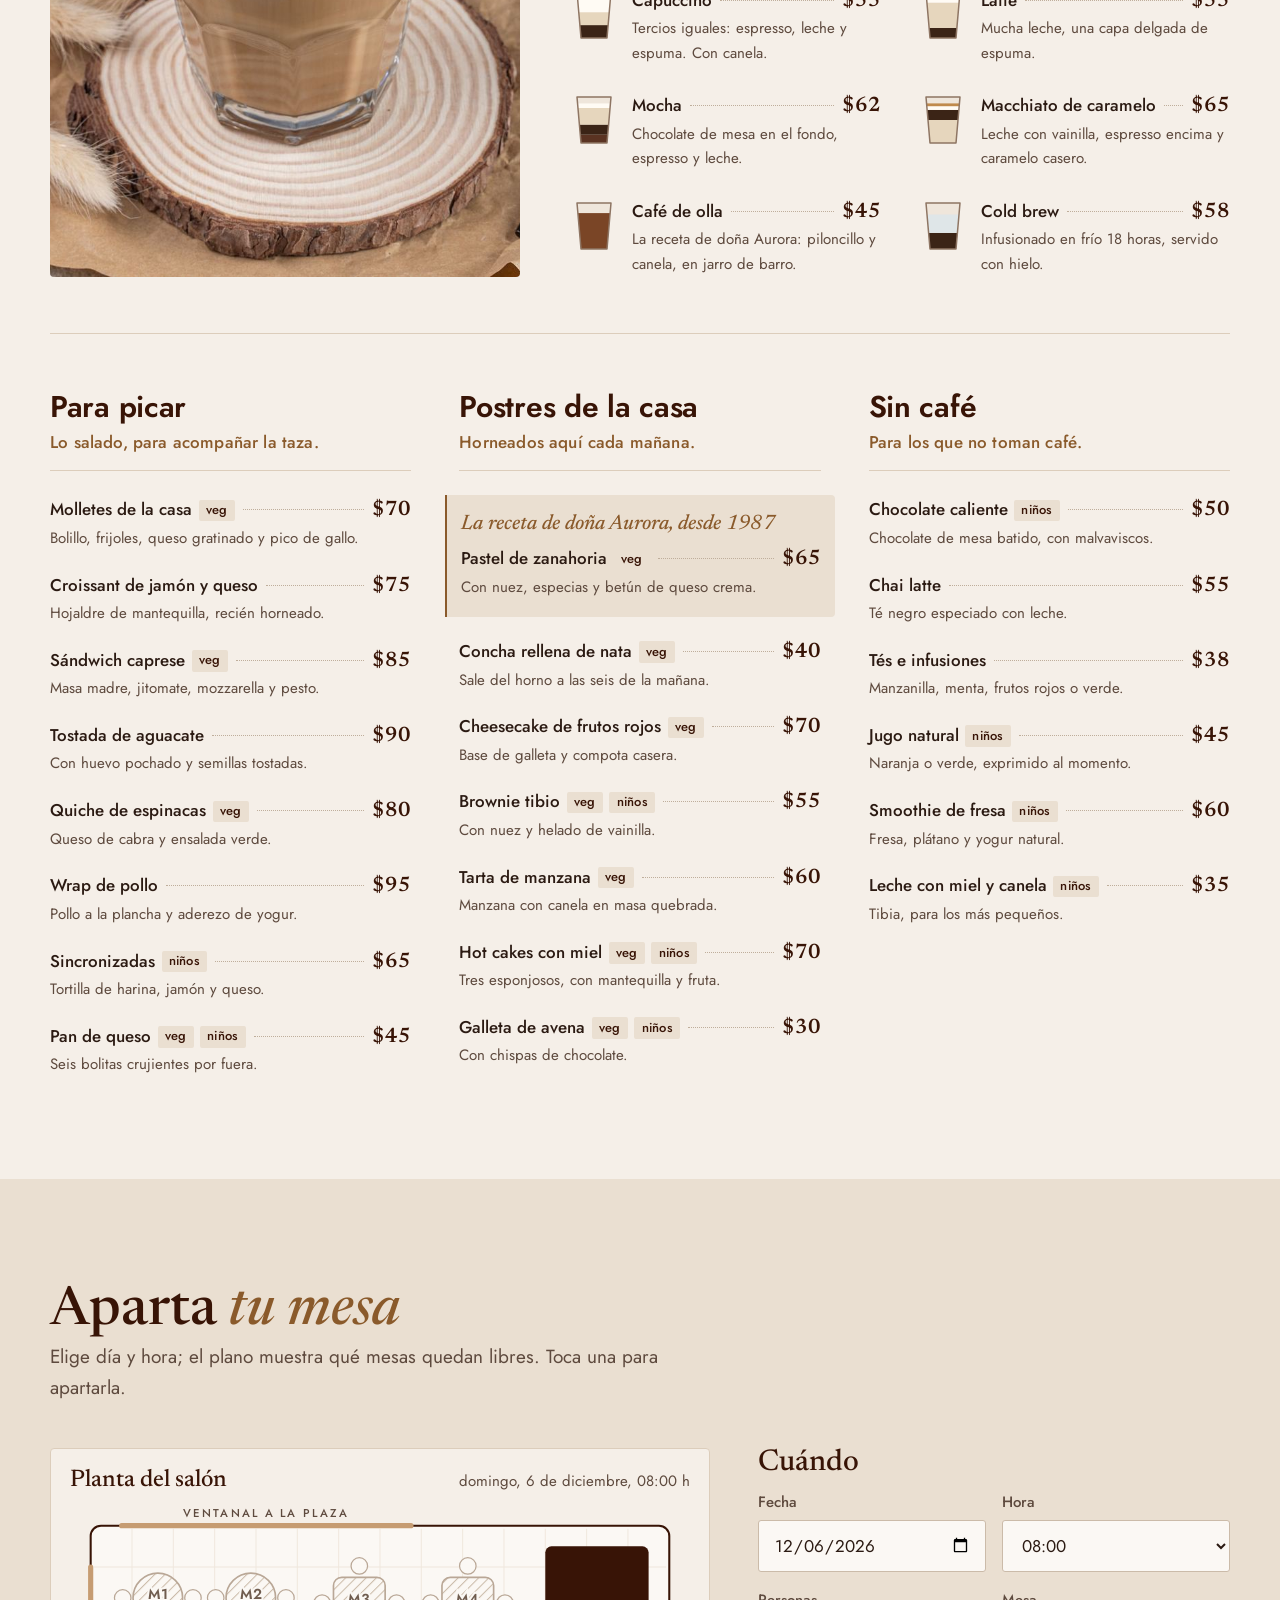
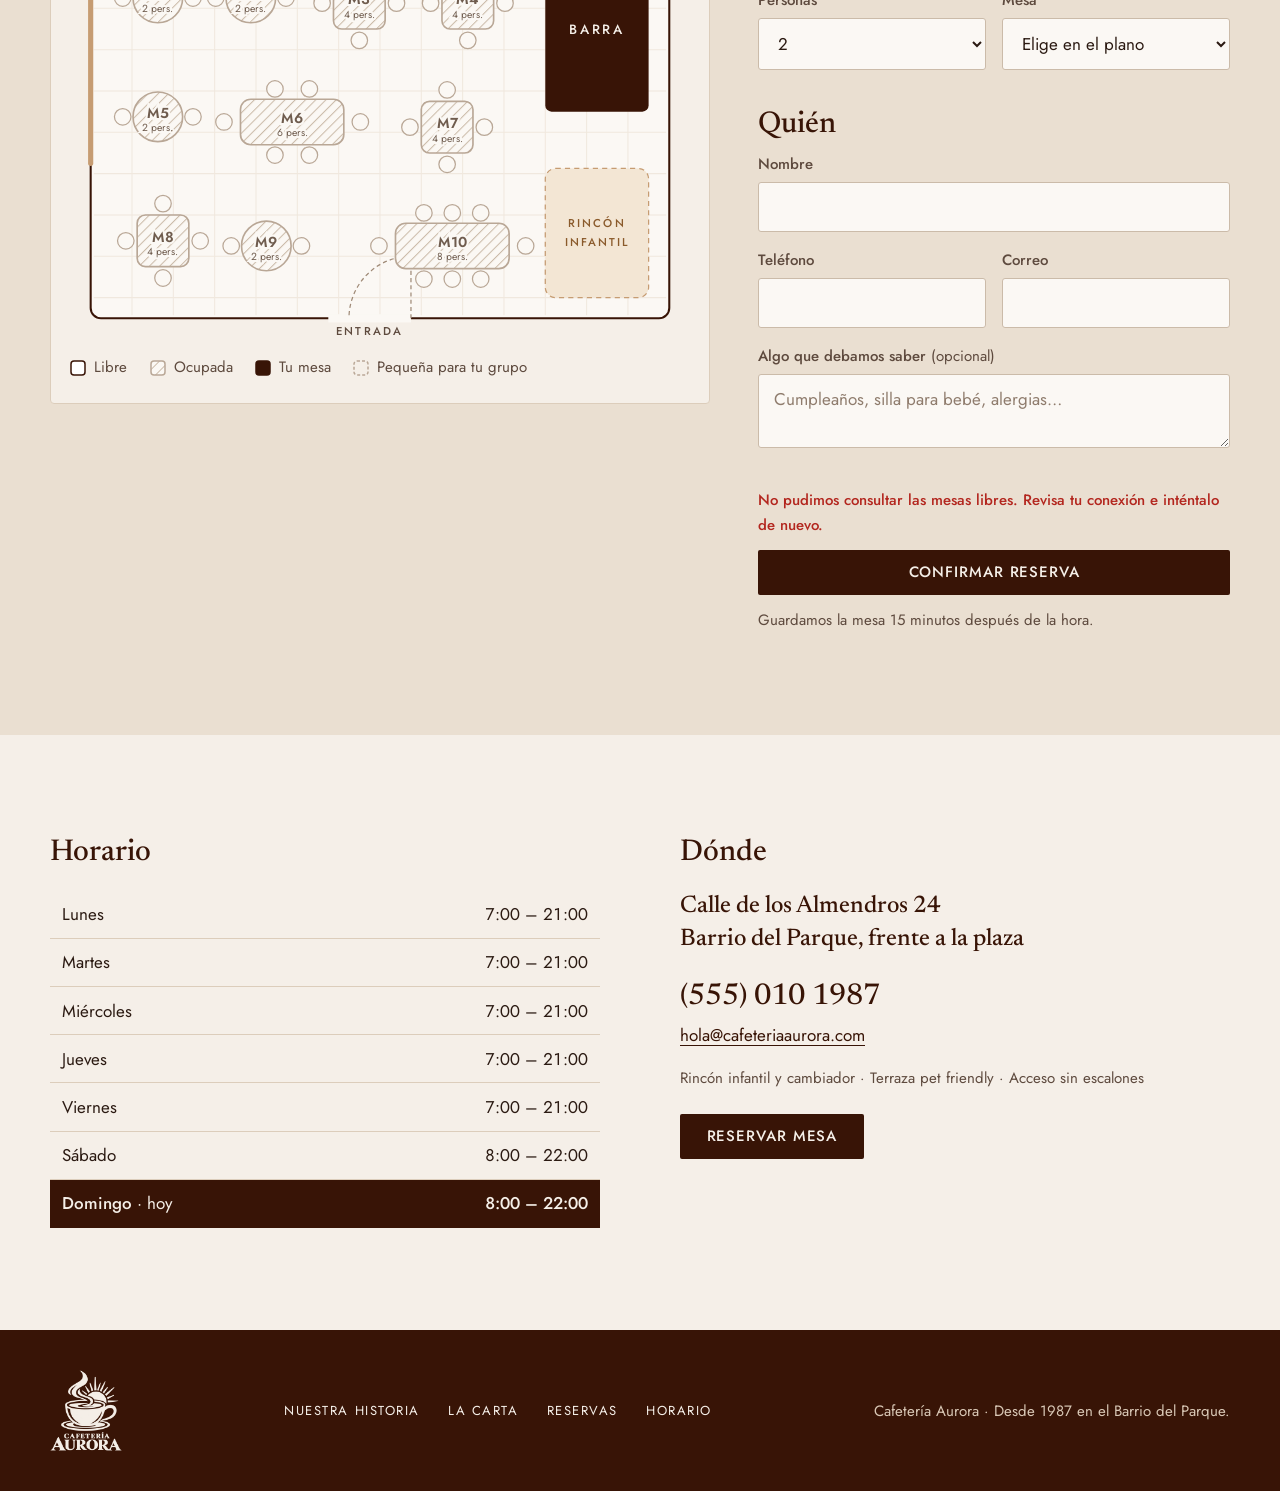
==== commit 81fea71f: "Reservas reales con Supabase - supabase/schema.sql: tablas de mesas, horarios, ajustes y reservas;  " ====
--- a/index.html
+++ b/index.html
@@ -9,7 +9,7 @@
   <link rel="preconnect" href="https://fonts.googleapis.com" />
   <link rel="preconnect" href="https://fonts.gstatic.com" crossorigin />
   <link href="https://fonts.googleapis.com/css2?family=Newsreader:ital,opsz,wght@0,6..72,500;0,6..72,600;1,6..72,500&family=Jost:wght@400;500;600&display=swap" rel="stylesheet" />
-  <link rel="stylesheet" href="styles.css?v=3" />
+  <link rel="stylesheet" href="styles.css?v=4" />
   <link rel="icon" type="image/png" href="assets/web/favicon.png" />
 </head>
 <body>
@@ -304,6 +304,7 @@
     </div>
   </div>
 
-  <script src="script.js?v=2"></script>
+  <script src="config.js?v=2"></script>
+  <script src="script.js?v=3"></script>
 </body>
 </html>
--- a/styles.css
+++ b/styles.css
@@ -234,7 +234,9 @@
 .plan__bar { display: flex; flex-wrap: wrap; justify-content: space-between; align-items: baseline; gap: .25rem 1rem; }
 .plan__bar strong { font: 500 var(--fs-ml) var(--serif); color: var(--chocolate); }
 .plan__bar span { color: var(--texto-2); font-size: var(--fs-sm); }
-.plan__map { display: block; width: 100%; height: auto; margin: .75rem 0 1rem; }
+.plan__map { display: block; width: 100%; height: auto; margin: .75rem 0 1rem; transition: opacity .2s; }
+/* Mientras se consulta la disponibilidad al servidor */
+.plan.is-loading .plan__map { opacity: .45; pointer-events: none; }
 
 .legend { list-style: none; margin: 0; padding: 0; display: flex; flex-wrap: wrap; gap: .4rem 1.4rem; font-size: var(--fs-sm); color: var(--texto-2); }
 .legend li { display: flex; align-items: center; gap: .5rem; }
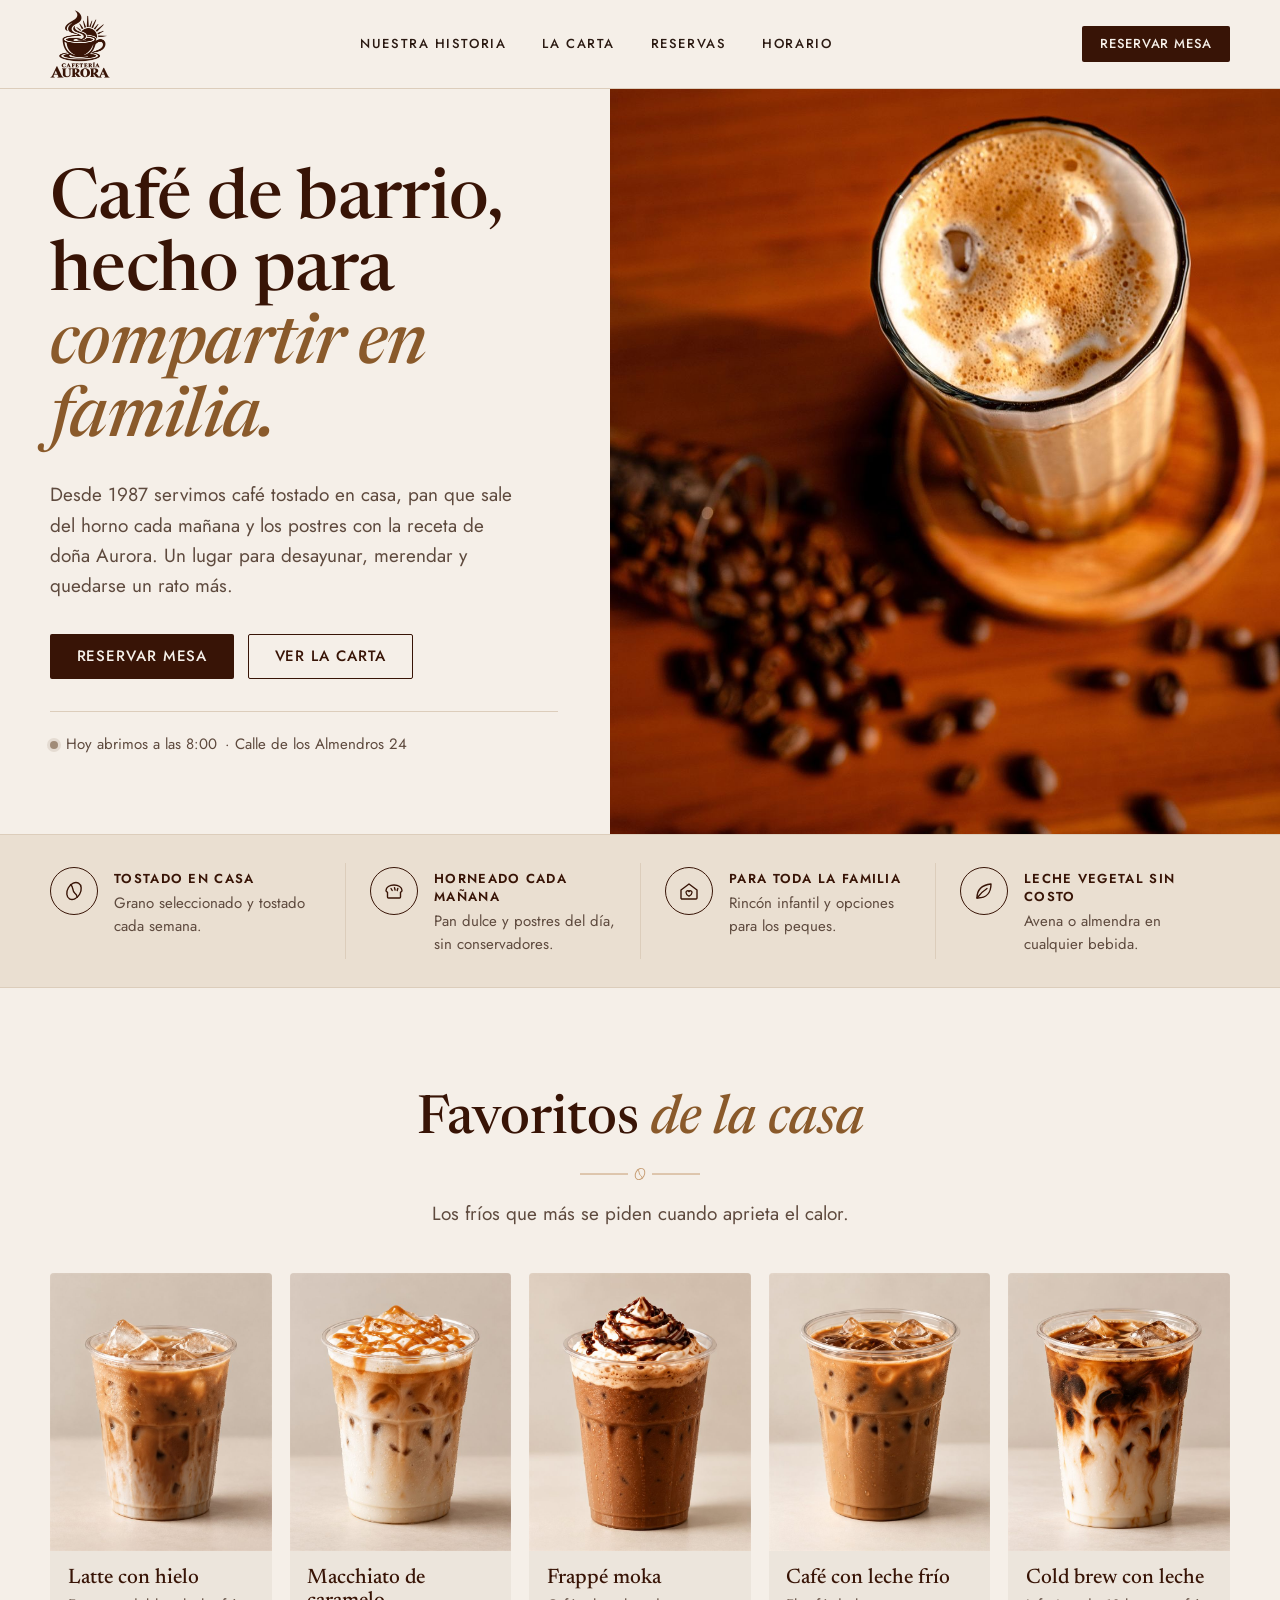
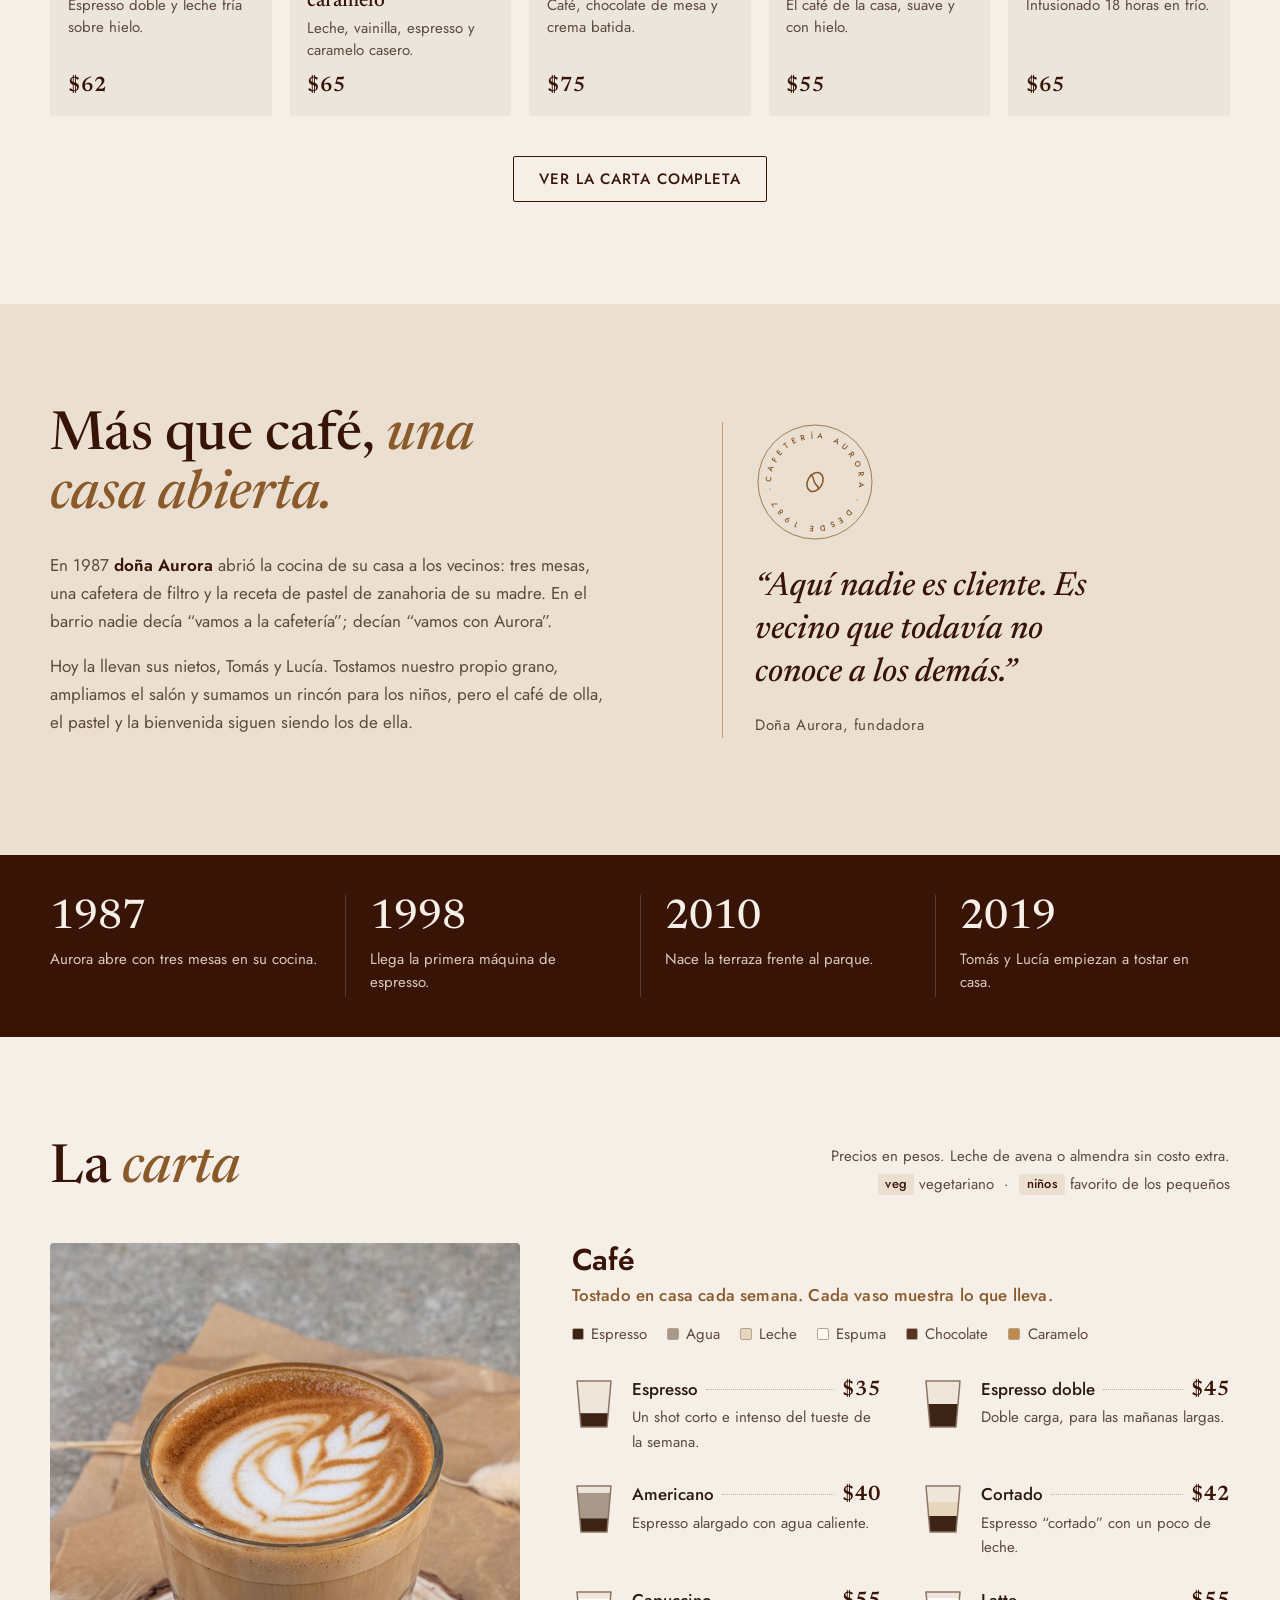
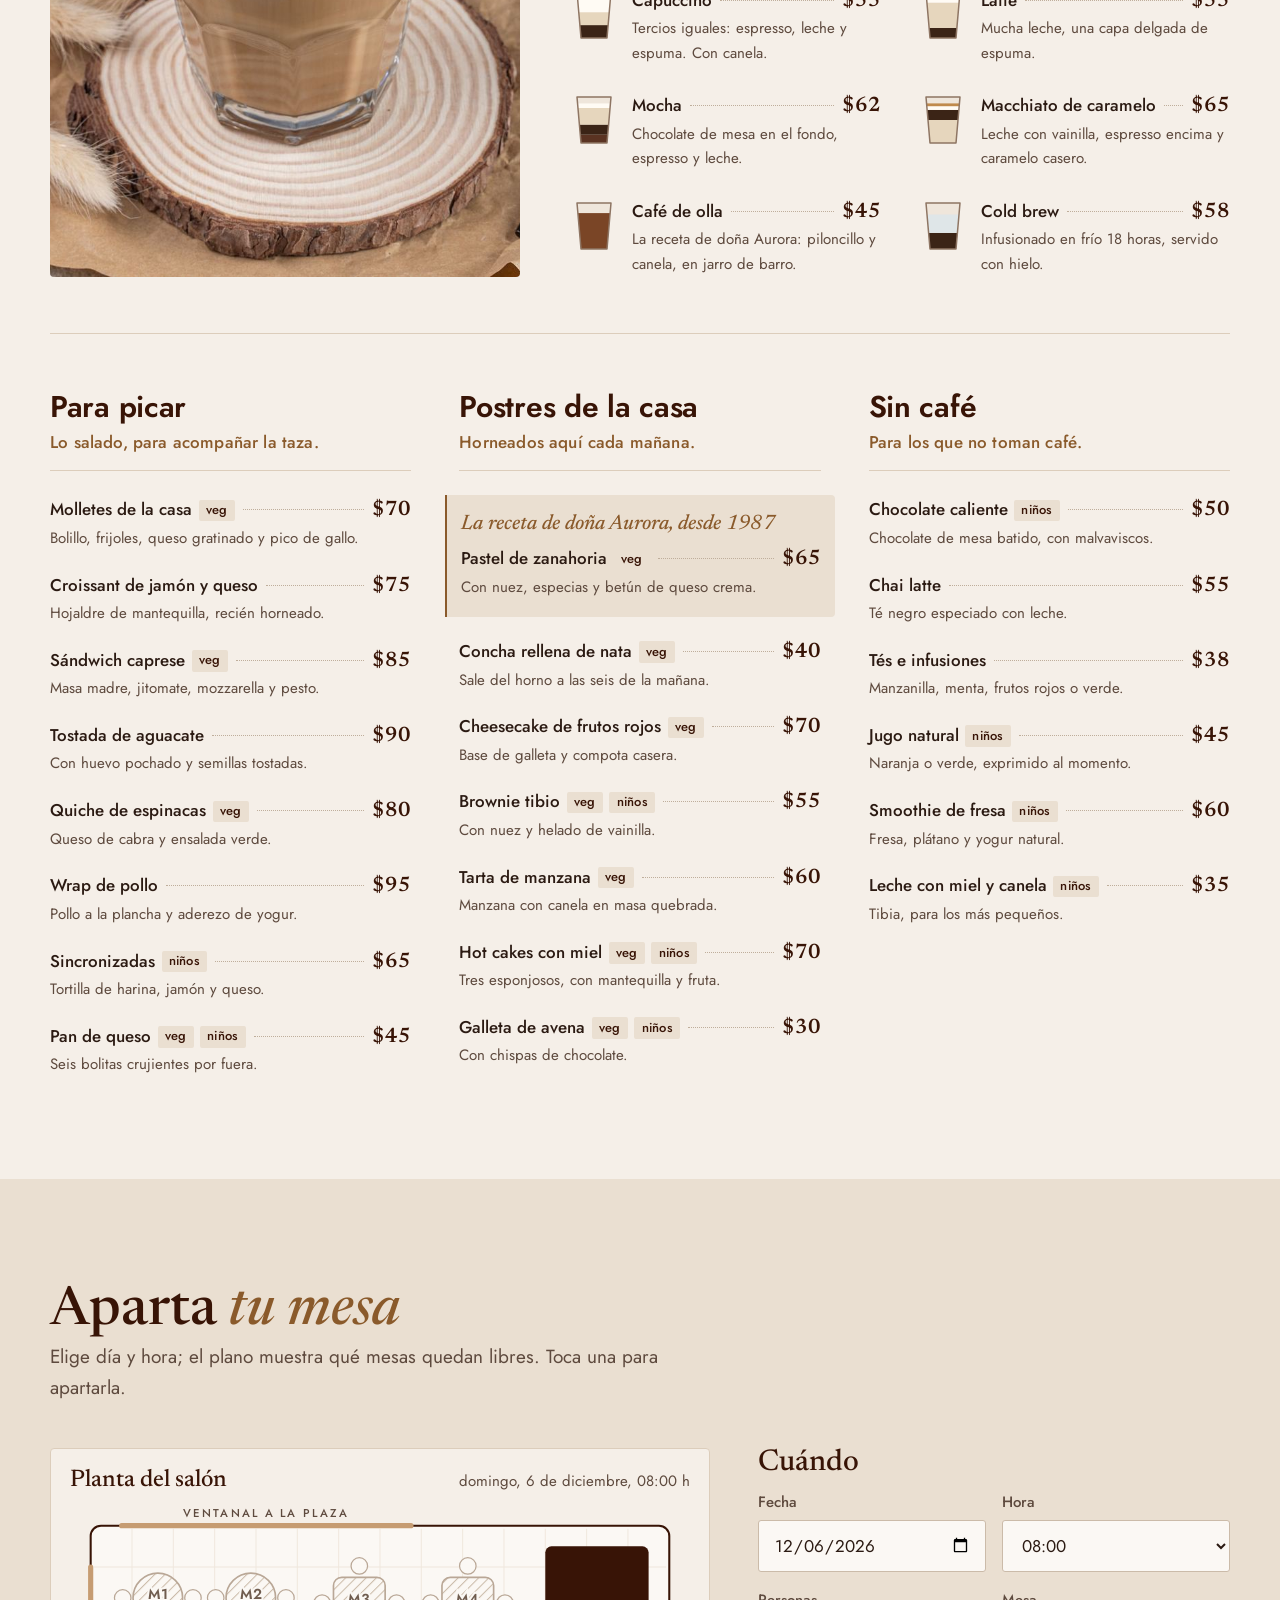
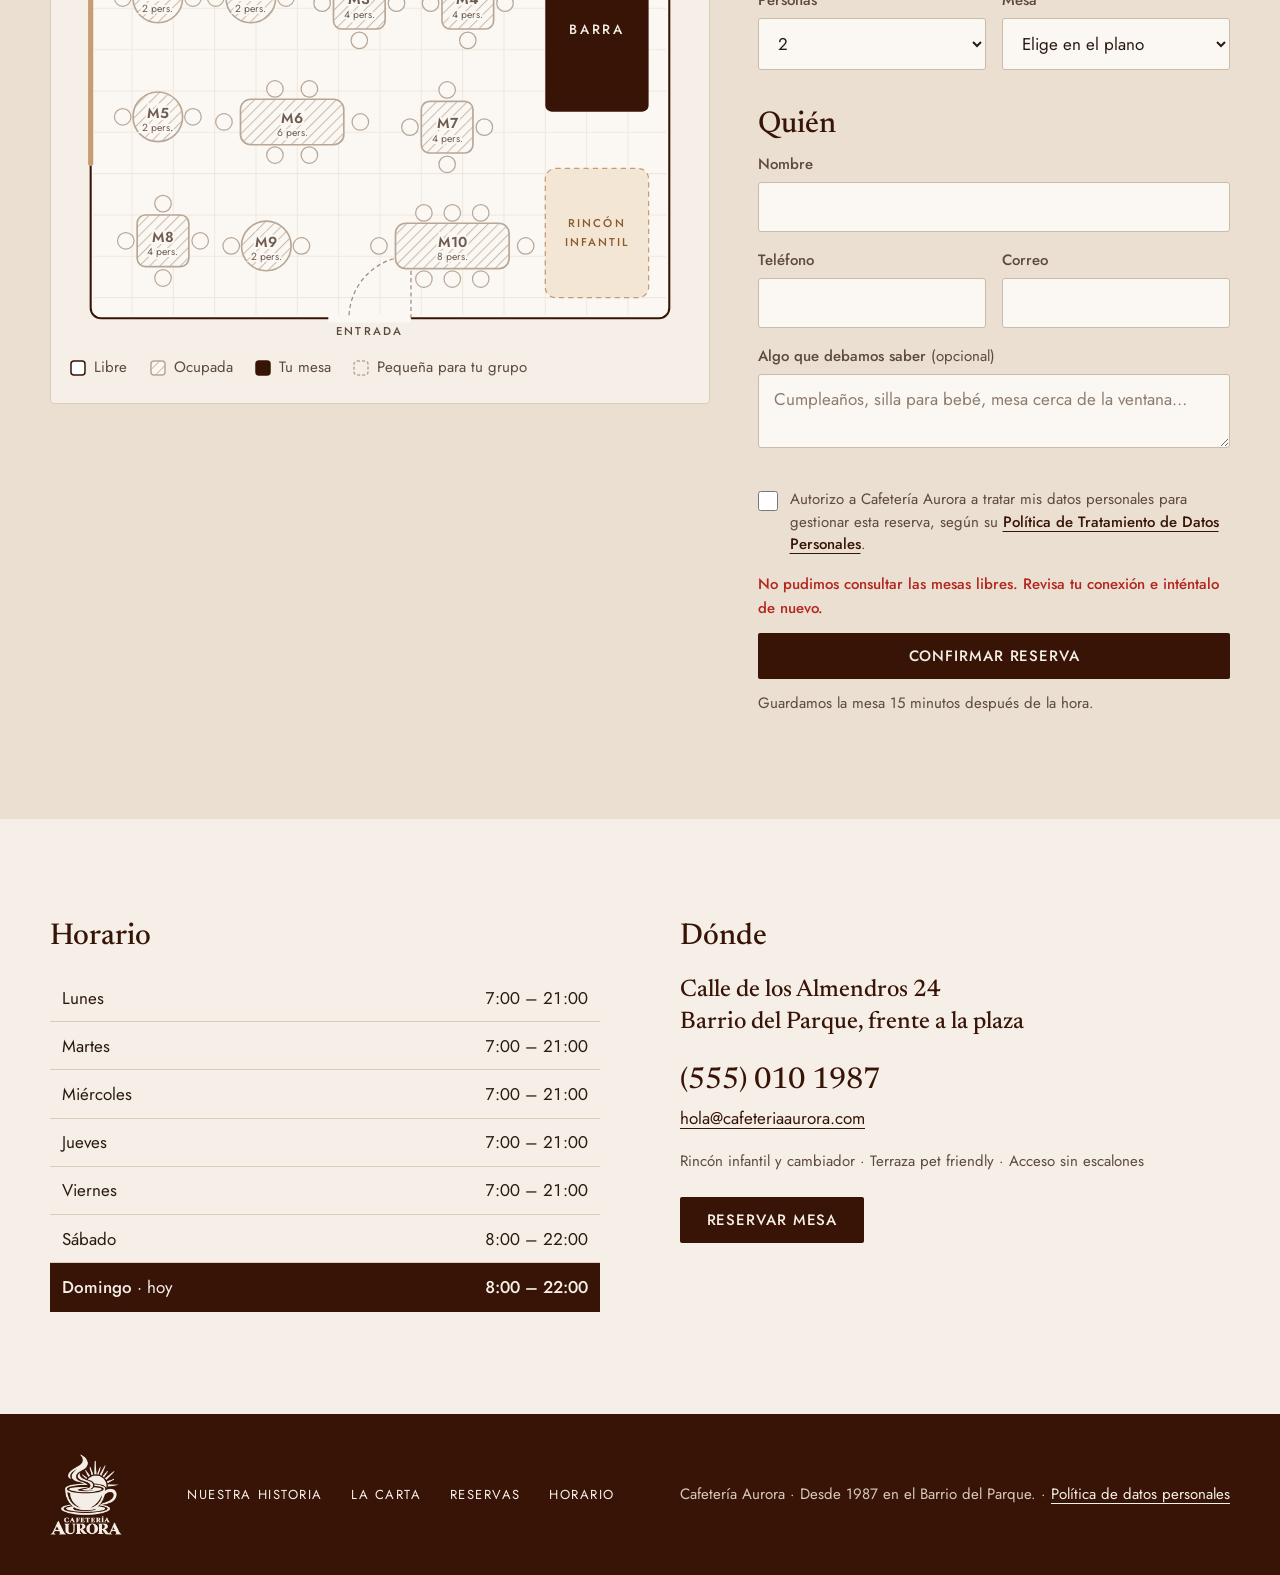
==== commit 6844f734: "Política de datos (Ley 1581), captcha y panel del personal - privacidad.html: Política de Tratamient" ====
--- a/index.html
+++ b/index.html
@@ -9,7 +9,7 @@
   <link rel="preconnect" href="https://fonts.googleapis.com" />
   <link rel="preconnect" href="https://fonts.gstatic.com" crossorigin />
   <link href="https://fonts.googleapis.com/css2?family=Newsreader:ital,opsz,wght@0,6..72,500;0,6..72,600;1,6..72,500&family=Jost:wght@400;500;600&display=swap" rel="stylesheet" />
-  <link rel="stylesheet" href="styles.css?v=4" />
+  <link rel="stylesheet" href="styles.css?v=7" />
   <link rel="icon" type="image/png" href="assets/web/favicon.png" />
 </head>
 <body>
@@ -242,9 +242,14 @@
                 <label>Correo <input type="email" id="email" name="email" autocomplete="email" required /></label>
               </div>
               <label>Algo que debamos saber <span class="opt">(opcional)</span>
-                <textarea id="notes" name="notes" rows="2" placeholder="Cumpleaños, silla para bebé, alergias…"></textarea>
+                <textarea id="notes" name="notes" rows="2" placeholder="Cumpleaños, silla para bebé, mesa cerca de la ventana…"></textarea>
               </label>
             </fieldset>
+            <label class="form__consent">
+              <input type="checkbox" id="consent" name="consent" required />
+              <span>Autorizo a Cafetería Aurora a tratar mis datos personales para gestionar esta reserva, según su <a href="privacidad.html" target="_blank" rel="noopener">Política de Tratamiento de Datos Personales</a>.</span>
+            </label>
+            <div class="form__captcha" id="captcha"></div>
             <p class="form__error" id="formError" role="alert"></p>
             <button type="submit" class="btn btn--dark btn--block">Confirmar reserva</button>
             <p class="form__hint">Guardamos la mesa 15 minutos después de la hora.</p>
@@ -291,7 +296,7 @@
         <a href="#reservas">Reservas</a>
         <a href="#visita">Horario</a>
       </nav>
-      <p>Cafetería Aurora · Desde 1987 en el Barrio del Parque.</p>
+      <p>Cafetería Aurora · Desde 1987 en el Barrio del Parque. · <a href="privacidad.html">Política de datos personales</a></p>
     </div>
   </footer>
 
@@ -304,7 +309,7 @@
     </div>
   </div>
 
-  <script src="config.js?v=2"></script>
-  <script src="script.js?v=3"></script>
+  <script src="config.js?v=3"></script>
+  <script src="script.js?v=5"></script>
 </body>
 </html>
--- a/styles.css
+++ b/styles.css
@@ -53,6 +53,8 @@
 }
 
 *, *::before, *::after { box-sizing: border-box; }
+/* "hidden" siempre oculta, aunque una regla le dé display: flex/grid */
+[hidden] { display: none !important; }
 html { scroll-behavior: smooth; scroll-padding-top: 96px; }
 body {
   margin: 0;
@@ -298,6 +300,11 @@
 .form .is-invalid { border-color: #b3261e; }
 .form textarea { resize: vertical; }
 .form ::placeholder { color: #8f7c6d; }
+.form__consent { display: flex !important; align-items: flex-start; gap: .7rem; margin: 0 0 1rem; font-weight: 400 !important; line-height: 1.5; }
+.form__consent input { flex: none; width: 20px !important; height: 20px; margin: .15rem 0 0 !important; padding: 0; accent-color: var(--chocolate); cursor: pointer; }
+.form__consent a { color: var(--chocolate); font-weight: 500; }
+.form__captcha:empty { display: none; }
+.form__captcha { margin: 0 0 1rem; }
 .form__error { color: #b3261e; font-weight: 500; min-height: 1.4em; margin: 0 0 .75rem; font-size: var(--fs-sm); }
 .form__hint { margin: .8rem 0 0; font-size: var(--fs-sm); color: var(--texto-2); }
 
@@ -326,6 +333,7 @@
 .footer__links a { color: var(--hueso); text-decoration: none; font-size: var(--fs-xs); letter-spacing: .12em; text-transform: uppercase; }
 .footer__links a:hover { text-decoration: underline; }
 .footer p { margin: 0; font-size: var(--fs-sm); }
+.footer p a { color: var(--hueso); }
 .footer :focus-visible { outline-color: var(--miel); }
 
 /* ---------- Confirmación ---------- */
@@ -338,6 +346,93 @@
 .modal__box dt { color: var(--texto-2); }
 .modal__box dd { margin: 0; font-weight: 500; }
 .code { font: 600 var(--fs-ml) var(--serif); color: var(--chocolate); letter-spacing: .08em; margin: 0; }
+
+/* ---------- Política de datos ---------- */
+.page-legal .nav__cta { margin-left: auto; }
+.legal { padding: clamp(3rem, 7vw, 5rem) 0; }
+.legal__inner { max-width: 760px; }
+.legal h1 { font-size: var(--fs-xl); margin-bottom: .5rem; }
+.legal h1 em { font-style: italic; color: var(--caramelo); }
+.legal h2 { font: 600 var(--fs-md)/1.3 var(--sans); color: var(--chocolate); margin: 2.5rem 0 .75rem; }
+.legal p, .legal li { color: var(--texto-2); }
+.legal ul { padding-left: 1.25rem; margin: 0 0 1em; }
+.legal li { margin-bottom: .45rem; }
+.legal strong { color: var(--tinta); font-weight: 600; }
+.legal__meta { font-size: var(--fs-sm); margin-bottom: 2rem; }
+.legal__card { display: grid; grid-template-columns: auto 1fr; gap: .5rem 1.5rem; margin: 0; padding: 1.25rem; background: var(--arena); border-radius: var(--radio); }
+.legal__card dt { color: var(--texto-2); font-size: var(--fs-sm); }
+.legal__card dd { margin: 0; }
+.legal__draft { margin: 0 0 2rem; padding: 1rem 1.1rem; border-left: 3px solid var(--caramelo); background: #f3e6d4; font-size: var(--fs-sm); }
+.legal mark { background: #f3dcb8; color: var(--tinta); padding: 0 .25em; border-radius: 2px; }
+.legal__back { margin-top: 2.5rem; }
+
+/* ---------- Panel del personal ---------- */
+.staff__title { margin: 0; font: 600 var(--fs-xs) var(--sans); letter-spacing: .12em; text-transform: uppercase; color: var(--texto-2); }
+.staff__session { margin-left: auto; display: flex; align-items: center; gap: 1rem; font-size: var(--fs-sm); }
+.staff__session .btn { padding: .55em 1em; font-size: var(--fs-xs); }
+.staff-login { min-height: calc(100vh - 88px); display: grid; place-items: center; padding: 3rem 16px; background: var(--arena); }
+.staff-login__box { width: min(420px, 100%); background: var(--hueso); border-radius: var(--radio); border-top: 3px solid var(--chocolate); padding: 2rem; }
+.staff-login__box h1 { font-size: var(--fs-lg); margin-bottom: .5rem; }
+.staff-login__box p { color: var(--texto-2); }
+.staff { padding: 2rem 0 4rem; }
+.staff__bar { display: flex; flex-wrap: wrap; align-items: center; justify-content: space-between; gap: 1rem; }
+.staff__day { display: flex; flex-wrap: wrap; align-items: center; gap: .5rem; }
+.staff__day input { padding: .6em .8em; border: 1px solid var(--borde); border-radius: 3px; background: var(--hueso-claro); font: var(--fs-base) var(--sans); color: var(--tinta); }
+.staff__day .btn { padding: .65em 1em; }
+.staff__nav { font-size: var(--fs-md) !important; line-height: 1 !important; padding: .45em .8em !important; }
+.staff__updated { margin: 0; font-size: var(--fs-sm); color: var(--texto-2); }
+.staff__date { font-size: var(--fs-xl); margin: 1.75rem 0 1rem; }
+.staff__stats { list-style: none; padding: 0; margin: 0 0 1.5rem; display: flex; flex-wrap: wrap; gap: .5rem 2rem; color: var(--texto-2); }
+.staff__stats strong { font: 600 var(--fs-ml) var(--serif); color: var(--chocolate); margin-right: .2rem; }
+.staff__list { display: grid; gap: .75rem; }
+.staff__empty { padding: 2rem; text-align: center; background: var(--arena); border-radius: var(--radio); color: var(--texto-2); }
+.booking { display: grid; grid-template-columns: 90px 1fr auto; gap: 1.25rem; align-items: center; padding: 1rem 1.25rem; background: var(--hueso-claro); border: 1px solid var(--raya); border-left: 3px solid var(--chocolate); border-radius: var(--radio); }
+.booking__time strong { display: block; font: 600 var(--fs-ml) var(--serif); color: var(--chocolate); }
+.booking__time span { font-size: var(--fs-xs); color: var(--texto-2); }
+.booking p { margin: 0; }
+.booking__name { font-weight: 600; }
+.booking__badge { margin-left: .5rem; padding: .1em .55em; border-radius: 2px; background: var(--arena); font: 500 var(--fs-xs)/1.5 var(--sans); color: var(--chocolate); vertical-align: .1em; }
+.booking__meta, .booking__contact { font-size: var(--fs-sm); color: var(--texto-2); }
+.booking__contact { display: flex; flex-wrap: wrap; gap: .25rem 1.25rem; margin-top: .2rem !important; }
+.booking__notes { margin-top: .35rem !important; font: italic 500 var(--fs-base) var(--serif); color: var(--caramelo); }
+.booking__actions { display: flex; flex-wrap: wrap; gap: .5rem; justify-content: flex-end; }
+.booking__actions .btn { padding: .6em 1em; font-size: var(--fs-xs); }
+.staff__danger { border-color: #b3261e !important; color: #b3261e !important; }
+.staff__danger:hover { background: #b3261e !important; color: #fff !important; }
+.staff__note { font-size: var(--fs-sm); color: var(--texto-2); }
+.booking.is-llego { border-left-color: #5d8a4e; }
+.booking.is-llego .booking__badge { background: #e2ecd9; color: #3c5f31; }
+.booking.is-no_llego, .booking.is-cancelada { border-left-color: #b9a796; opacity: .7; }
+.booking.is-cancelada .booking__name { text-decoration: line-through; }
+.staff__tables { margin-top: 3.5rem; padding-top: 2rem; border-top: 1px solid var(--raya); }
+.staff__tables h2 { font: 600 var(--fs-md) var(--sans); margin-bottom: .35rem; }
+.staff__tables > p { color: var(--texto-2); font-size: var(--fs-sm); }
+.staff__table-list { list-style: none; padding: 0; margin: 1rem 0 0; display: grid; grid-template-columns: repeat(auto-fill, minmax(260px, 1fr)); gap: .6rem 1.5rem; }
+.switch { display: flex; align-items: center; gap: .75rem; cursor: pointer; font-size: var(--fs-sm); }
+.switch input { position: absolute; opacity: 0; width: 1px; height: 1px; }
+.switch__track { flex: none; position: relative; width: 40px; height: 22px; border-radius: 999px; background: #cbbba9; transition: background .15s; }
+.switch__track::after { content: ""; position: absolute; top: 3px; left: 3px; width: 16px; height: 16px; border-radius: 50%; background: #fff; transition: transform .15s; }
+.switch input:checked + .switch__track { background: var(--chocolate); }
+.switch input:checked + .switch__track::after { transform: translateX(18px); }
+.switch input:focus-visible + .switch__track { outline: 2px solid var(--caramelo); outline-offset: 2px; }
+@media (max-width: 760px) {
+  .page-staff .nav__toggle { display: none; }
+  .staff__title { display: none; }
+  .booking { grid-template-columns: 70px 1fr; }
+  .booking__actions { grid-column: 1 / -1; justify-content: flex-start; }
+}
+
+/* ---------- Página de cancelación ---------- */
+.page-cancel .nav__inner { justify-content: center; }
+.cancel { min-height: calc(100vh - 88px); display: grid; place-items: center; padding: 3rem 16px; background: var(--arena); }
+.cancel__box { width: min(520px, 100%); background: var(--hueso); border-radius: var(--radio); border-top: 3px solid var(--chocolate); padding: clamp(1.75rem, 5vw, 2.5rem); }
+.cancel__box h1 { font-size: var(--fs-lg); margin-bottom: .75rem; }
+.cancel__box p { color: var(--texto-2); }
+.cancel__details { display: grid; grid-template-columns: auto 1fr; gap: .45rem 1.5rem; margin: 1.5rem 0; padding: 1rem 0; border-block: 1px solid var(--raya); }
+.cancel__details dt { color: var(--texto-2); }
+.cancel__details dd { margin: 0; font-weight: 500; }
+.cancel__actions { display: flex; flex-wrap: wrap; gap: .75rem; margin: 1.5rem 0 0; }
+.modal__note { margin: 0 0 1.25rem; font-size: var(--fs-sm); color: var(--texto-2); }
 
 /* ---------- Responsive ---------- */
 @media (max-width: 1100px) {
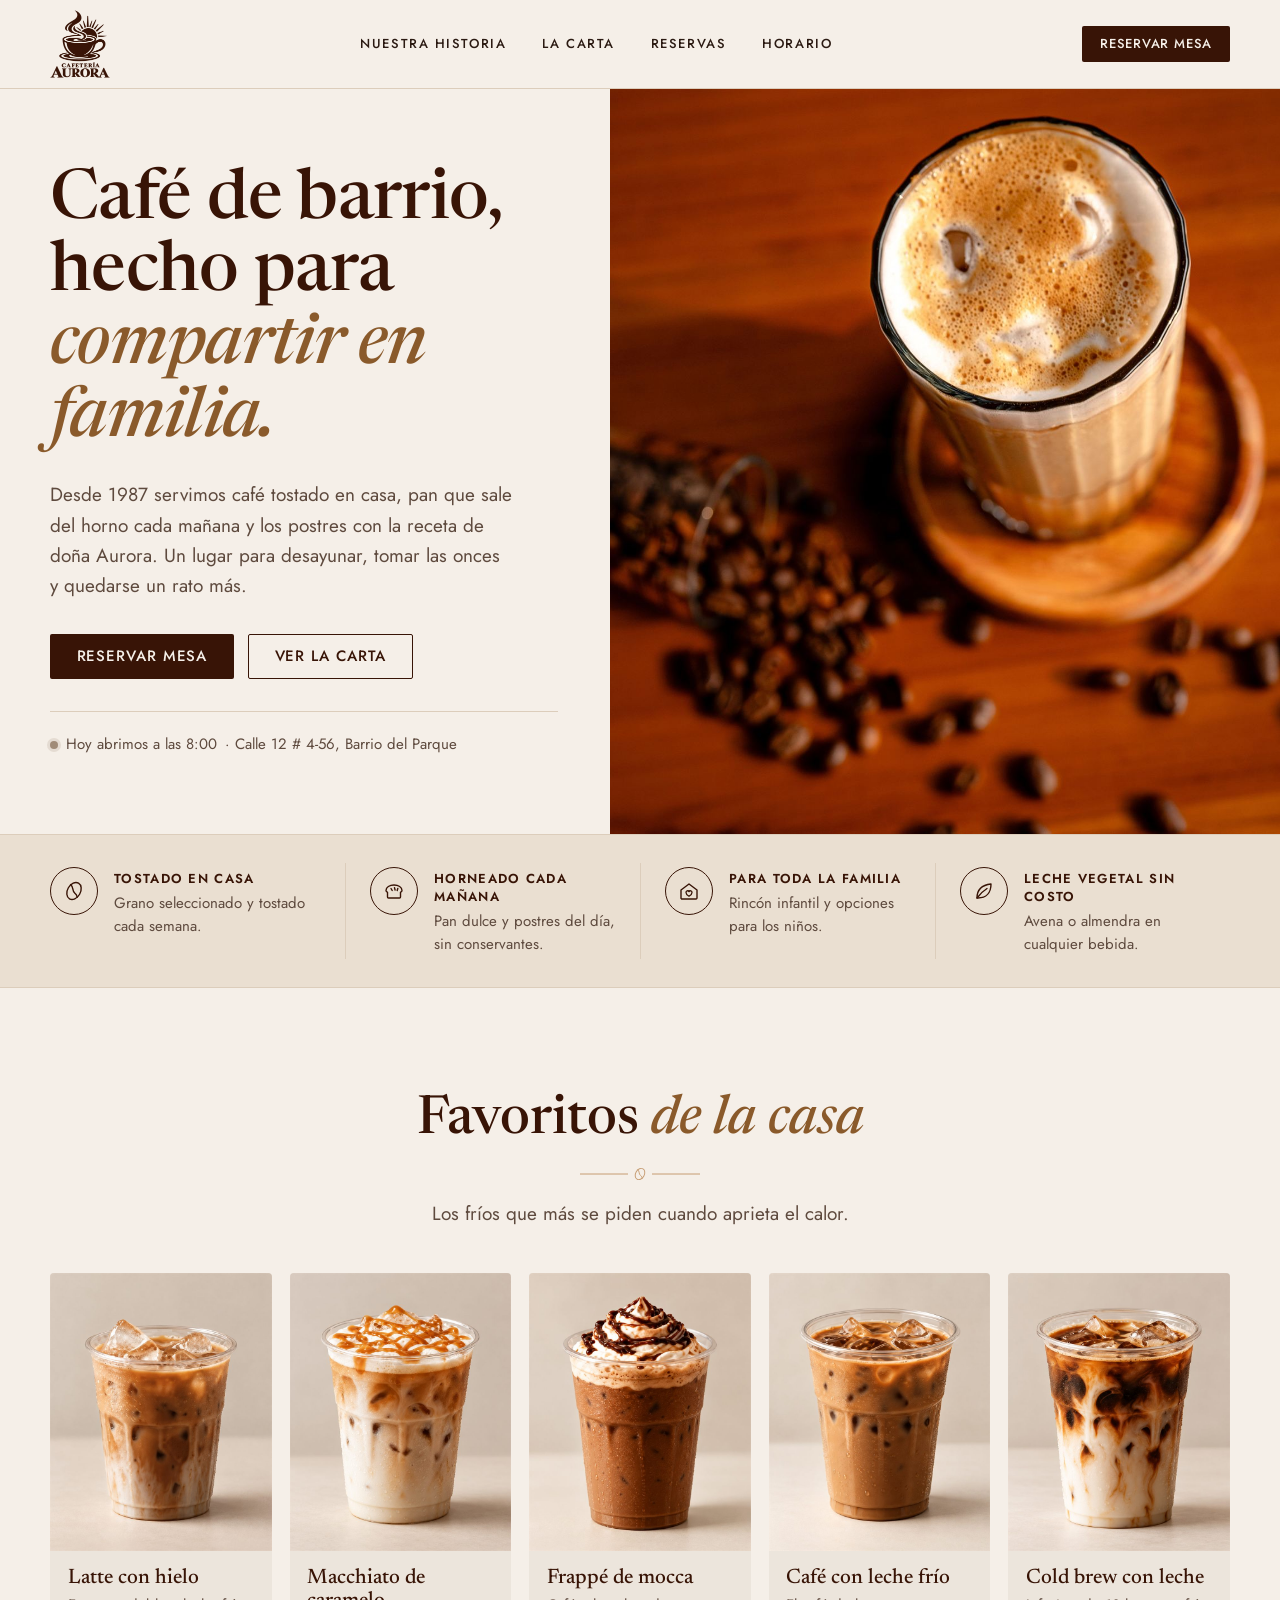
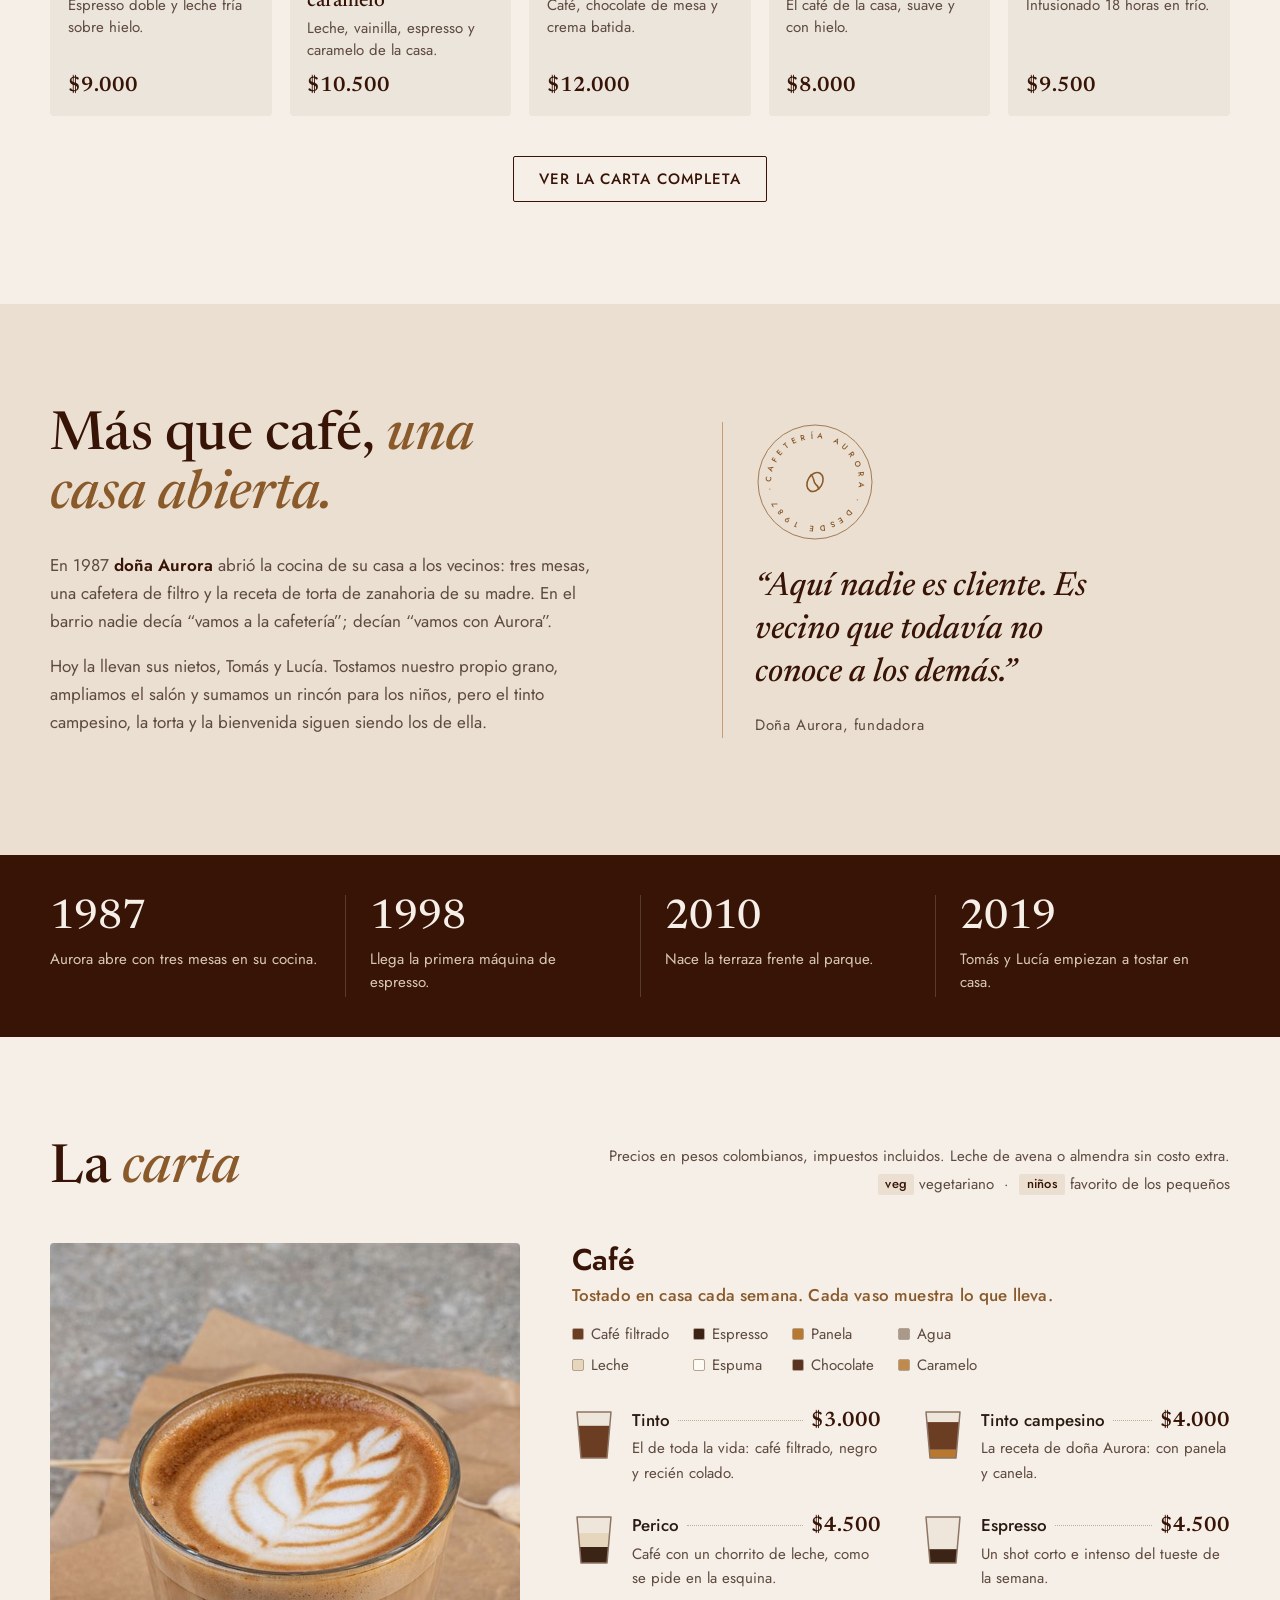
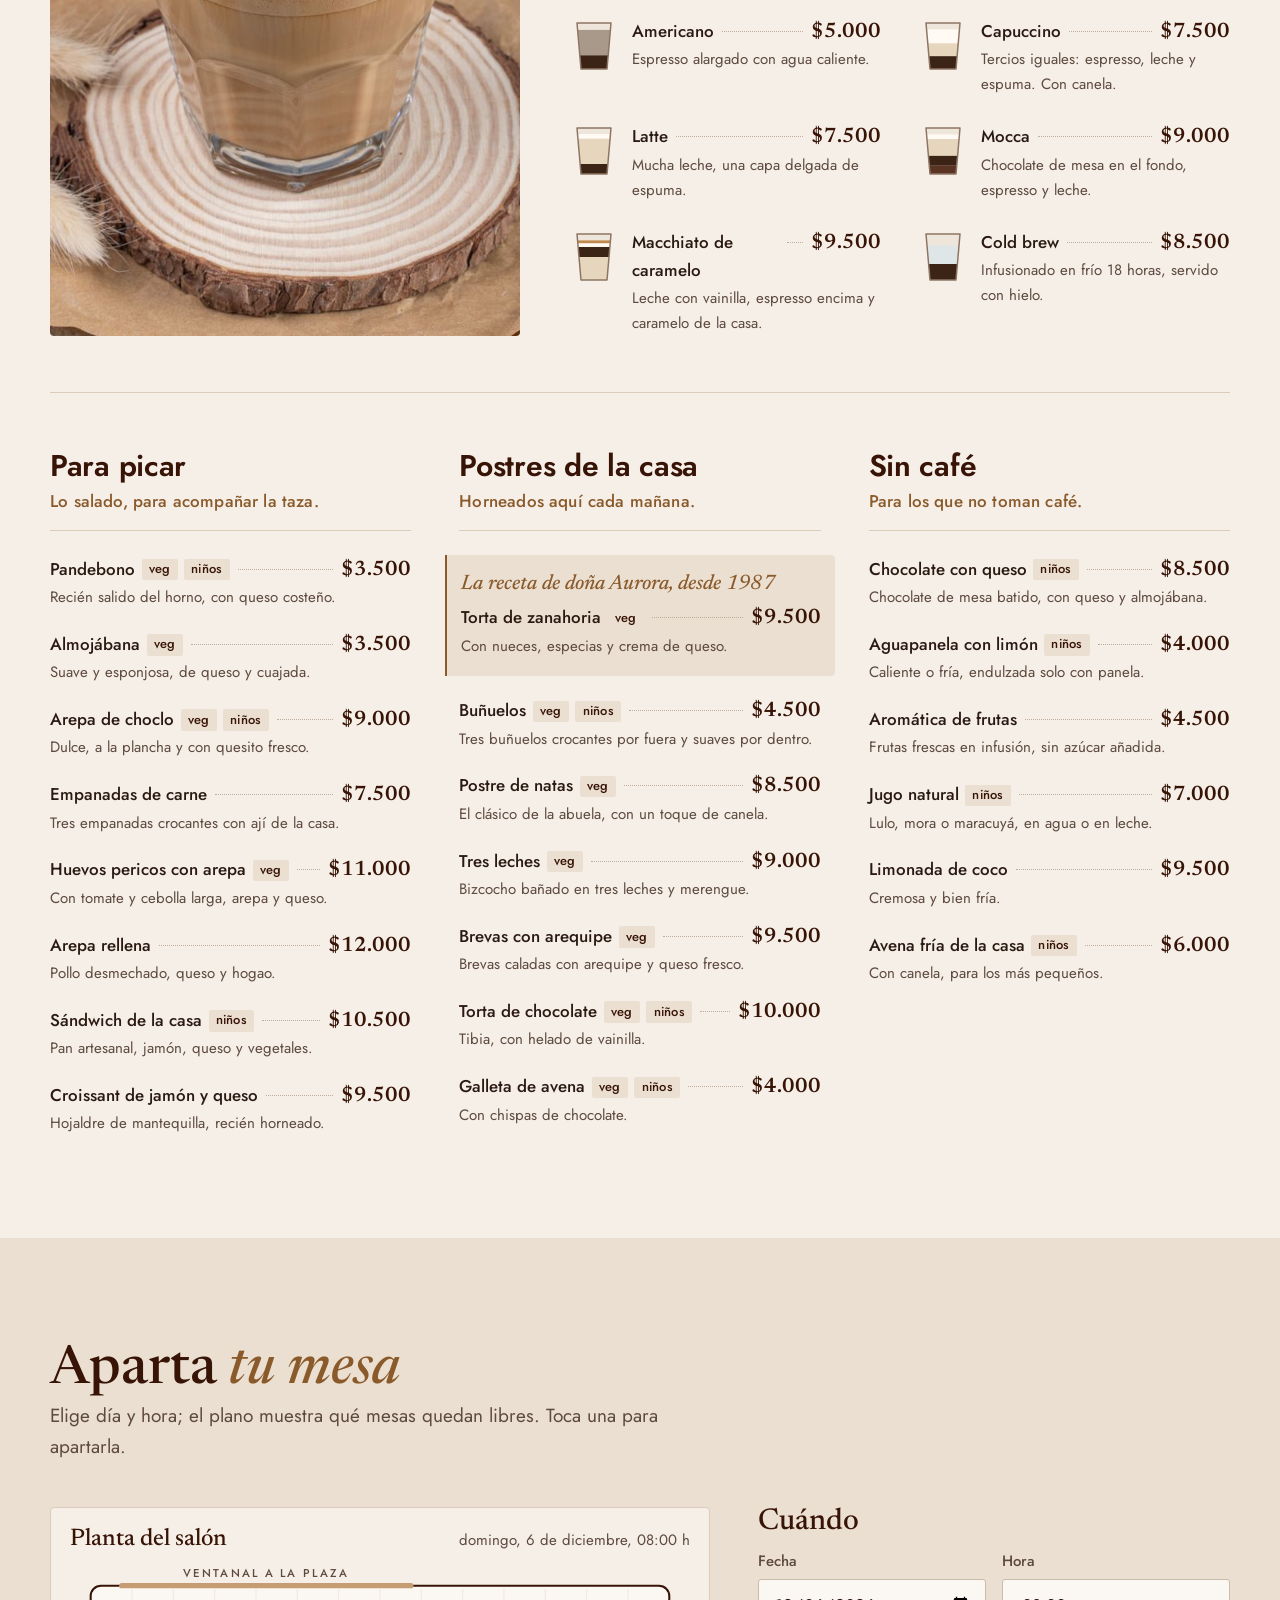
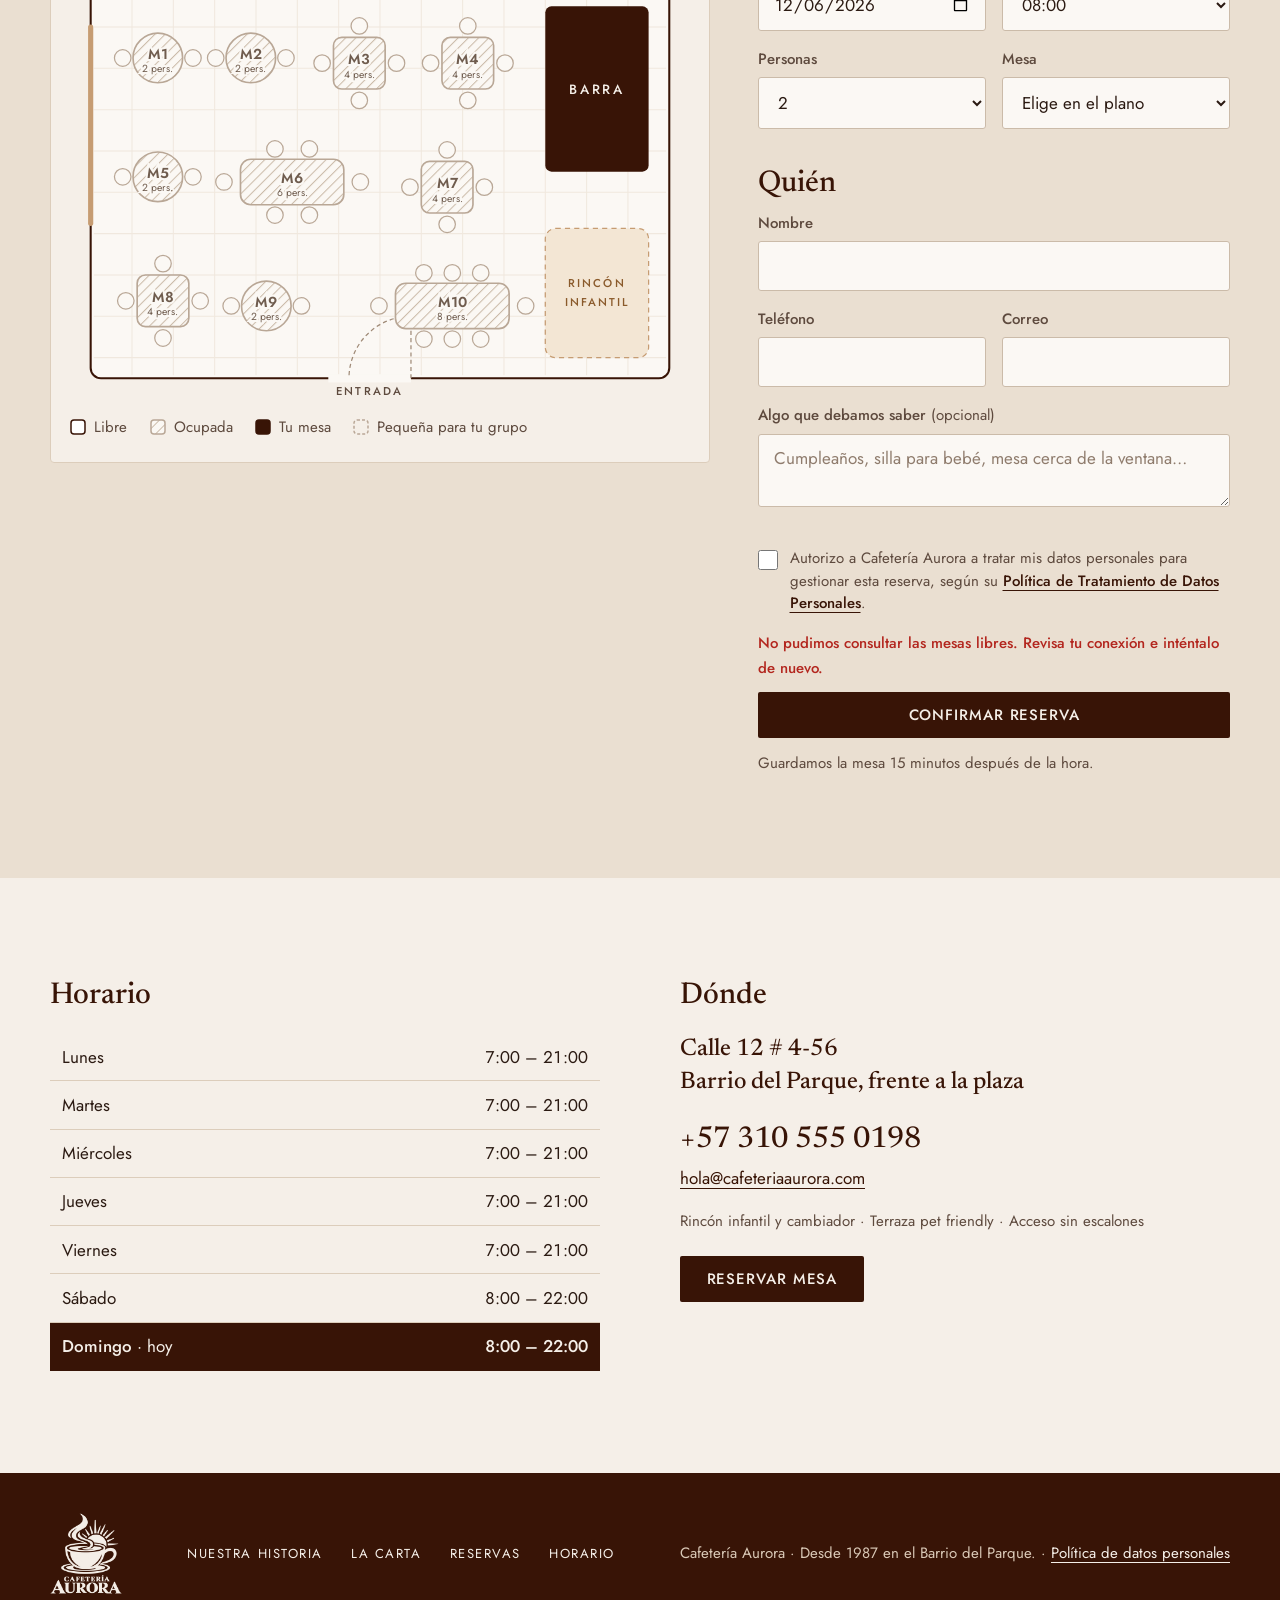
==== commit 8346946e: "Adaptación a Colombia y captcha activo - Carta con productos colombianos (tinto, tinto campesino, pe" ====
--- a/index.html
+++ b/index.html
@@ -9,7 +9,7 @@
   <link rel="preconnect" href="https://fonts.googleapis.com" />
   <link rel="preconnect" href="https://fonts.gstatic.com" crossorigin />
   <link href="https://fonts.googleapis.com/css2?family=Newsreader:ital,opsz,wght@0,6..72,500;0,6..72,600;1,6..72,500&family=Jost:wght@400;500;600&display=swap" rel="stylesheet" />
-  <link rel="stylesheet" href="styles.css?v=7" />
+  <link rel="stylesheet" href="styles.css?v=10" />
   <link rel="icon" type="image/png" href="assets/web/favicon.png" />
 </head>
 <body>
@@ -48,12 +48,12 @@
     <section class="hero">
       <div class="hero__copy">
         <h1>Café de barrio, hecho para <em>compartir en familia.</em></h1>
-        <p class="hero__lead">Desde 1987 servimos café tostado en casa, pan que sale del horno cada mañana y los postres con la receta de doña Aurora. Un lugar para desayunar, merendar y quedarse un rato más.</p>
+        <p class="hero__lead">Desde 1987 servimos café tostado en casa, pan que sale del horno cada mañana y los postres con la receta de doña Aurora. Un lugar para desayunar, tomar las onces y quedarse un rato más.</p>
         <div class="hero__actions">
           <a href="#reservas" class="btn btn--dark">Reservar mesa</a>
           <a href="#carta" class="btn btn--line">Ver la carta</a>
         </div>
-        <p class="hero__status"><span class="dot" aria-hidden="true"></span><span id="todayHours">Hoy abrimos de 7:00 a 21:00</span> · Calle de los Almendros 24</p>
+        <p class="hero__status"><span class="dot" aria-hidden="true"></span><span id="todayHours">Hoy abrimos de 7:00 a 21:00</span> · Calle 12 # 4-56, Barrio del Parque</p>
       </div>
       <figure class="hero__photo">
         <img src="assets/web/hero.jpg" alt="Latte frío en vaso de vidrio sobre una mesa de madera, junto a granos de café" width="2000" height="1333" fetchpriority="high" />
@@ -64,8 +64,8 @@
     <section class="perks" aria-label="Lo que nos define">
       <ul class="wrap perks__list">
         <li><svg aria-hidden="true"><use href="#i-bean"/></svg><div><h3>Tostado en casa</h3><p>Grano seleccionado y tostado cada semana.</p></div></li>
-        <li><svg aria-hidden="true"><use href="#i-bread"/></svg><div><h3>Horneado cada mañana</h3><p>Pan dulce y postres del día, sin conservadores.</p></div></li>
-        <li><svg aria-hidden="true"><use href="#i-family"/></svg><div><h3>Para toda la familia</h3><p>Rincón infantil y opciones para los peques.</p></div></li>
+        <li><svg aria-hidden="true"><use href="#i-bread"/></svg><div><h3>Horneado cada mañana</h3><p>Pan dulce y postres del día, sin conservantes.</p></div></li>
+        <li><svg aria-hidden="true"><use href="#i-family"/></svg><div><h3>Para toda la familia</h3><p>Rincón infantil y opciones para los niños.</p></div></li>
         <li><svg aria-hidden="true"><use href="#i-leaf"/></svg><div><h3>Leche vegetal sin costo</h3><p>Avena o almendra en cualquier bebida.</p></div></li>
       </ul>
     </section>
@@ -81,23 +81,23 @@
         <ul class="fav-list">
           <li class="fav">
             <img src="assets/web/favorito-1.jpg" alt="Latte con hielo en vaso transparente" width="700" height="875" loading="lazy" />
-            <div class="fav__body"><h3>Latte con hielo</h3><p>Espresso doble y leche fría sobre hielo.</p><span class="fav__price">$62</span></div>
+            <div class="fav__body"><h3>Latte con hielo</h3><p>Espresso doble y leche fría sobre hielo.</p><span class="fav__price">$9.000</span></div>
           </li>
           <li class="fav">
             <img src="assets/web/favorito-2.jpg" alt="Macchiato de caramelo frío con espuma y caramelo" width="700" height="875" loading="lazy" />
-            <div class="fav__body"><h3>Macchiato de caramelo</h3><p>Leche, vainilla, espresso y caramelo casero.</p><span class="fav__price">$65</span></div>
+            <div class="fav__body"><h3>Macchiato de caramelo</h3><p>Leche, vainilla, espresso y caramelo de la casa.</p><span class="fav__price">$10.500</span></div>
           </li>
           <li class="fav">
             <img src="assets/web/favorito-3.jpg" alt="Frappé moka con crema batida y chocolate" width="700" height="875" loading="lazy" />
-            <div class="fav__body"><h3>Frappé moka</h3><p>Café, chocolate de mesa y crema batida.</p><span class="fav__price">$75</span></div>
+            <div class="fav__body"><h3>Frappé de mocca</h3><p>Café, chocolate de mesa y crema batida.</p><span class="fav__price">$12.000</span></div>
           </li>
           <li class="fav">
             <img src="assets/web/favorito-4.jpg" alt="Café con leche frío con hielo" width="700" height="875" loading="lazy" />
-            <div class="fav__body"><h3>Café con leche frío</h3><p>El café de la casa, suave y con hielo.</p><span class="fav__price">$55</span></div>
+            <div class="fav__body"><h3>Café con leche frío</h3><p>El café de la casa, suave y con hielo.</p><span class="fav__price">$8.000</span></div>
           </li>
           <li class="fav">
             <img src="assets/web/favorito-5.jpg" alt="Cold brew con leche en vaso transparente" width="700" height="875" loading="lazy" />
-            <div class="fav__body"><h3>Cold brew con leche</h3><p>Infusionado 18 horas en frío.</p><span class="fav__price">$65</span></div>
+            <div class="fav__body"><h3>Cold brew con leche</h3><p>Infusionado 18 horas en frío.</p><span class="fav__price">$9.500</span></div>
           </li>
         </ul>
         <p class="favorites__more"><a href="#carta" class="btn btn--line">Ver la carta completa</a></p>
@@ -109,8 +109,8 @@
       <div class="wrap story__grid">
         <div class="story__text">
           <h2>Más que café, <em>una casa abierta.</em></h2>
-          <p>En 1987 <strong>doña Aurora</strong> abrió la cocina de su casa a los vecinos: tres mesas, una cafetera de filtro y la receta de pastel de zanahoria de su madre. En el barrio nadie decía “vamos a la cafetería”; decían “vamos con Aurora”.</p>
-          <p>Hoy la llevan sus nietos, Tomás y Lucía. Tostamos nuestro propio grano, ampliamos el salón y sumamos un rincón para los niños, pero el café de olla, el pastel y la bienvenida siguen siendo los de ella.</p>
+          <p>En 1987 <strong>doña Aurora</strong> abrió la cocina de su casa a los vecinos: tres mesas, una cafetera de filtro y la receta de torta de zanahoria de su madre. En el barrio nadie decía “vamos a la cafetería”; decían “vamos con Aurora”.</p>
+          <p>Hoy la llevan sus nietos, Tomás y Lucía. Tostamos nuestro propio grano, ampliamos el salón y sumamos un rincón para los niños, pero el tinto campesino, la torta y la bienvenida siguen siendo los de ella.</p>
         </div>
         <figure class="story__quote">
           <!-- Sello propio: texto circular con el grano al centro -->
@@ -141,7 +141,7 @@
       <div class="wrap">
         <header class="section-head menu__head">
           <h2>La <em>carta</em></h2>
-          <p>Precios en pesos. Leche de avena o almendra sin costo extra.<br />
+          <p>Precios en pesos colombianos, impuestos incluidos. Leche de avena o almendra sin costo extra.<br />
             <span class="tag">veg</span> vegetariano &nbsp;·&nbsp; <span class="tag">niños</span> favorito de los pequeños</p>
         </header>
 
@@ -154,7 +154,9 @@
               <h3>Café</h3>
               <p>Tostado en casa cada semana. Cada vaso muestra lo que lleva.</p>
               <ul class="layers-key" aria-label="Leyenda de capas">
+                <li><i style="--c:var(--l-filtrado)"></i>Café filtrado</li>
                 <li><i style="--c:var(--l-espresso)"></i>Espresso</li>
+                <li><i style="--c:var(--l-panela)"></i>Panela</li>
                 <li><i style="--c:var(--l-agua)"></i>Agua</li>
                 <li><i style="--c:var(--l-leche)"></i>Leche</li>
                 <li><i style="--c:var(--l-espuma)"></i>Espuma</li>
@@ -277,8 +279,8 @@
         </div>
         <div>
           <h2>Dónde</h2>
-          <p class="visit__addr">Calle de los Almendros 24<br />Barrio del Parque, frente a la plaza</p>
-          <p class="visit__phone"><a href="tel:+525550101987">(555) 010 1987</a></p>
+          <p class="visit__addr">Calle 12 # 4-56<br />Barrio del Parque, frente a la plaza</p>
+          <p class="visit__phone"><a href="tel:+573105550198">+57 310 555 0198</a></p>
           <p><a href="mailto:hola@cafeteriaaurora.com">hola@cafeteriaaurora.com</a></p>
           <p class="visit__extra">Rincón infantil y cambiador · Terraza pet friendly · Acceso sin escalones</p>
           <a href="#reservas" class="btn btn--dark">Reservar mesa</a>
@@ -309,7 +311,7 @@
     </div>
   </div>
 
-  <script src="config.js?v=3"></script>
-  <script src="script.js?v=5"></script>
+  <script src="config.js?v=4"></script>
+  <script src="script.js?v=7"></script>
 </body>
 </html>
--- a/styles.css
+++ b/styles.css
@@ -33,7 +33,8 @@
   --l-espuma: #fffbf4;
   --l-choco: #5a3322;
   --l-caramelo: #c08a4c;
-  --l-olla: #7a4526;
+  --l-filtrado: #6b3d22;  /* tinto: café de filtro, más claro que el espresso */
+  --l-panela: #b8792f;
   --l-hielo: #dfe6e8;
 
   /* Escala tipográfica única (16px base) */
@@ -193,6 +194,7 @@
   font: 500 var(--fs-xs)/1.45 var(--sans); letter-spacing: .02em; vertical-align: .1em;
 }
 .menu__head .tag { margin-left: 0; }
+.item__tags { white-space: nowrap; }
 
 .coffee { display: grid; grid-template-columns: 5fr 7fr; gap: clamp(2rem, 4vw, 3.5rem); padding-bottom: 3.5rem; margin-bottom: 3.5rem; border-bottom: 1px solid var(--raya); }
 .coffee__photo { margin: 0; border-radius: var(--radio); overflow: hidden; min-height: 320px; }
@@ -208,7 +210,8 @@
   font: 500 var(--fs-base)/1.45 var(--sans); letter-spacing: .01em; color: var(--caramelo);
 }
 .columns__lead { margin-bottom: 1.5rem; padding-bottom: 1rem; border-bottom: 1px solid var(--raya); }
-.layers-key { list-style: none; padding: 0; margin: 0; display: flex; flex-wrap: wrap; gap: .4rem 1.25rem; font-size: var(--fs-sm); color: var(--texto-2); }
+/* Leyenda en filas parejas de 4 (2 en móvil) para que ningún ingrediente quede solo */
+.layers-key { list-style: none; padding: 0; margin: 0; display: grid; grid-template-columns: repeat(4, max-content); gap: .4rem 1.5rem; font-size: var(--fs-sm); color: var(--texto-2); }
 .layers-key i { display: inline-block; width: 12px; height: 12px; margin-right: .45rem; background: var(--c); border: 1px solid #b5a390; border-radius: 2px; vertical-align: -1px; }
 
 .coffee__list { list-style: none; margin: 0; padding: 0; display: grid; grid-template-columns: 1fr 1fr; gap: 1.6rem 2.5rem; }
@@ -476,6 +479,7 @@
   .story__quote { padding-left: 1.25rem; }
   .seal { width: 100px; height: 100px; }
   .coffee__list, .columns, .visit__grid { grid-template-columns: 1fr; }
+  .layers-key { grid-template-columns: repeat(2, max-content); }
   .menu__head p { text-align: left; }
   .form__row { grid-template-columns: 1fr; gap: 0; }
 }
